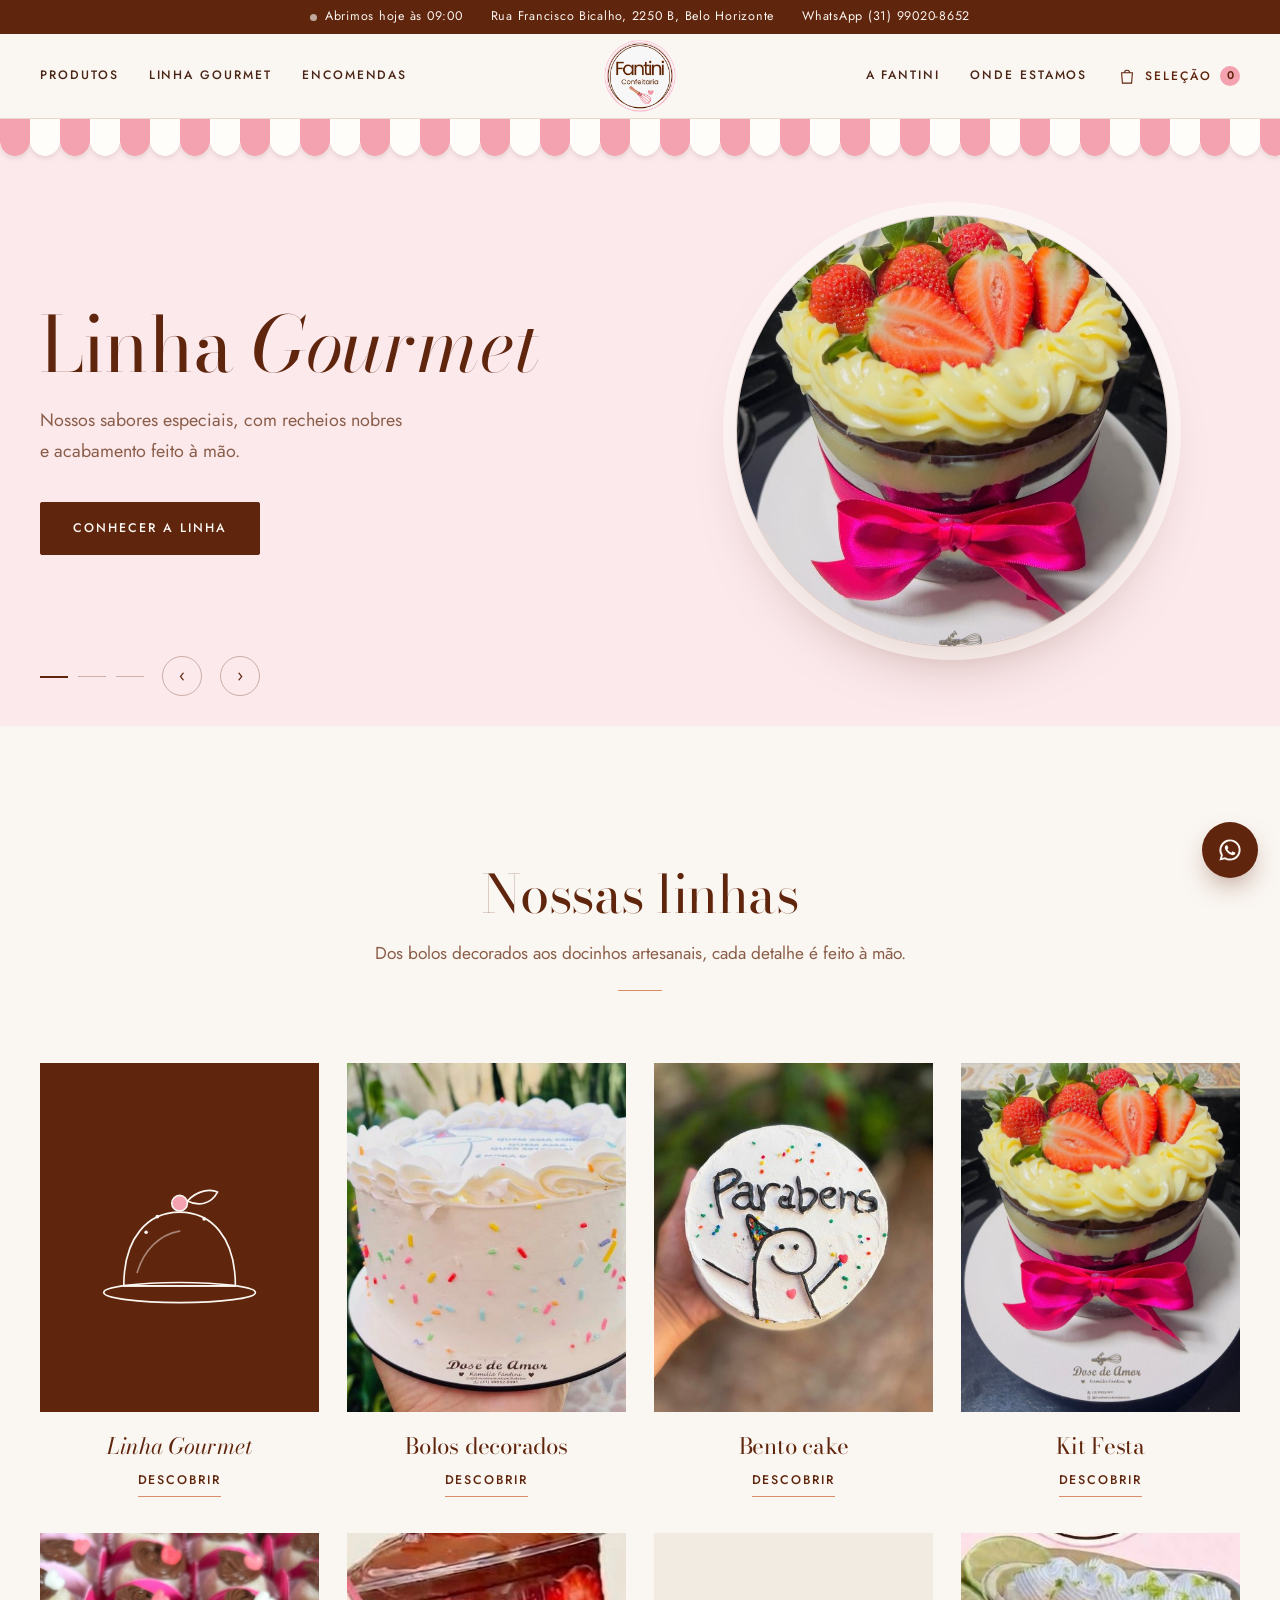
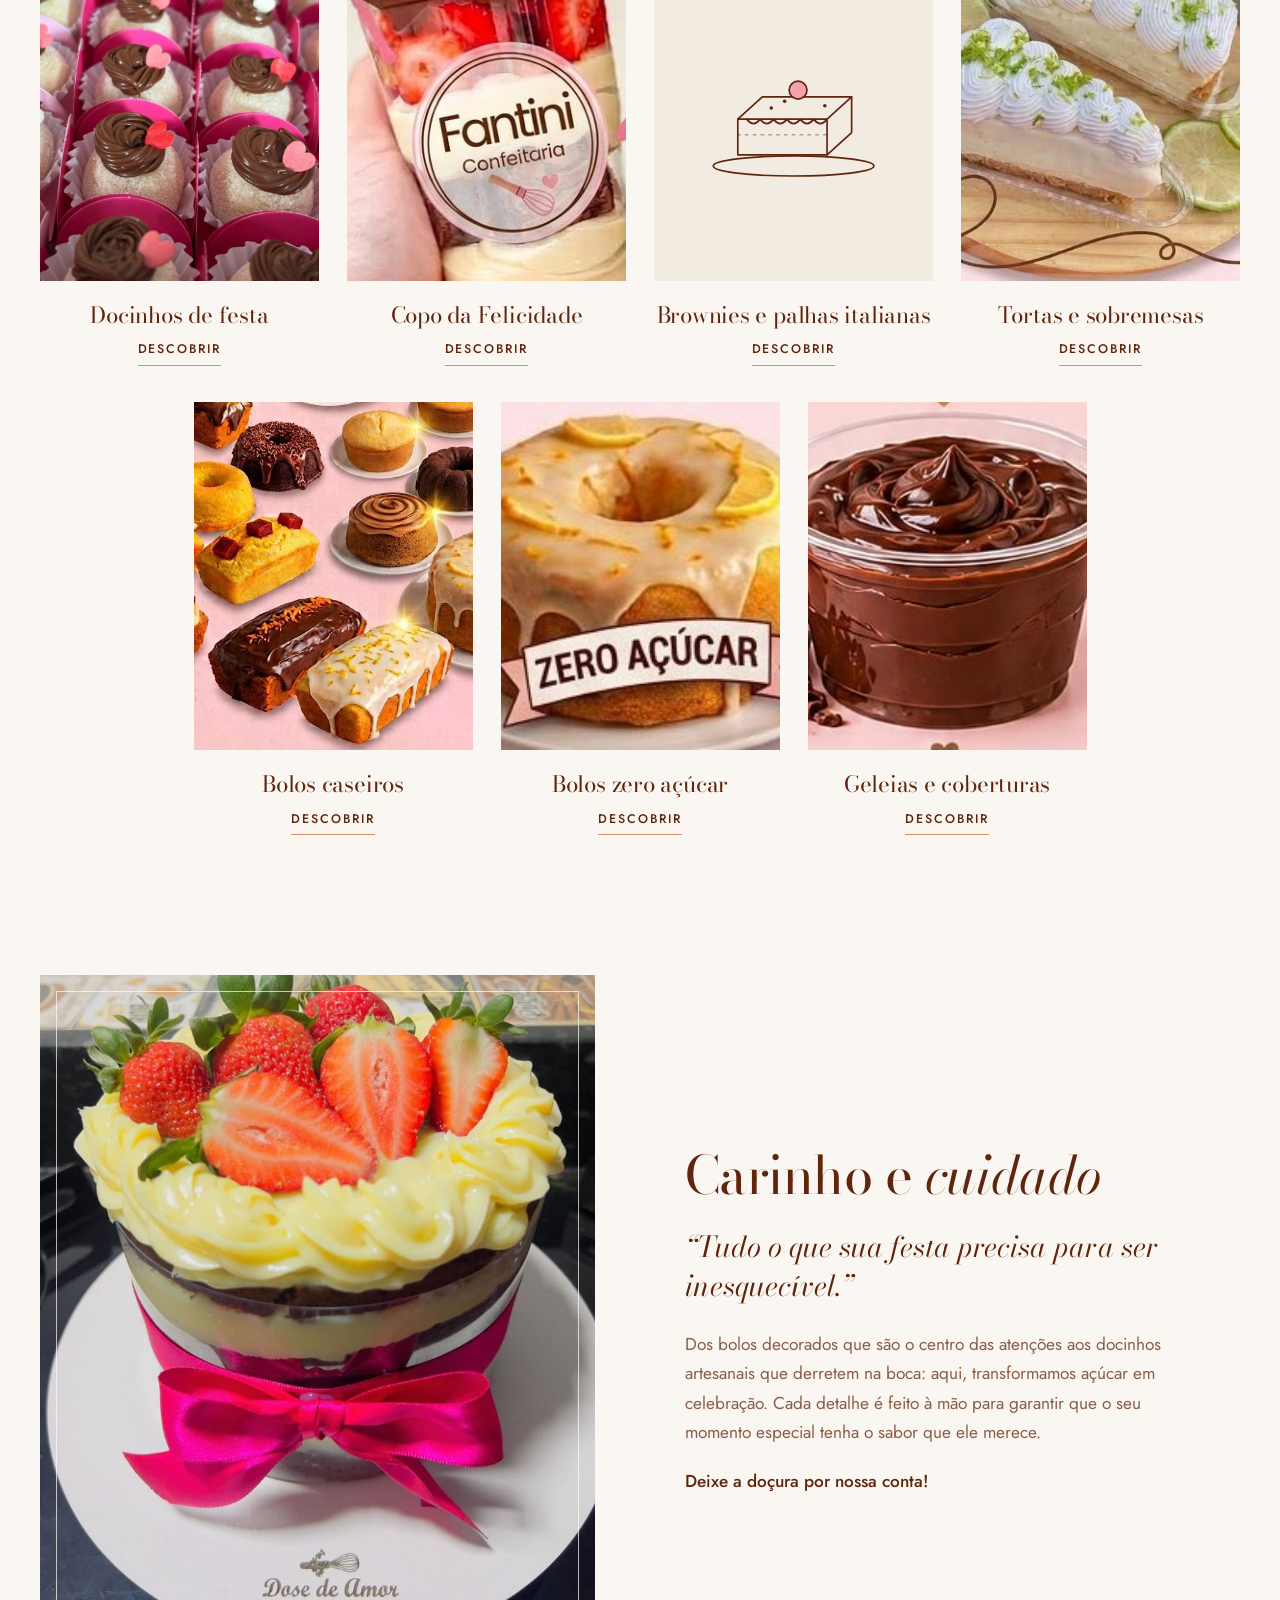
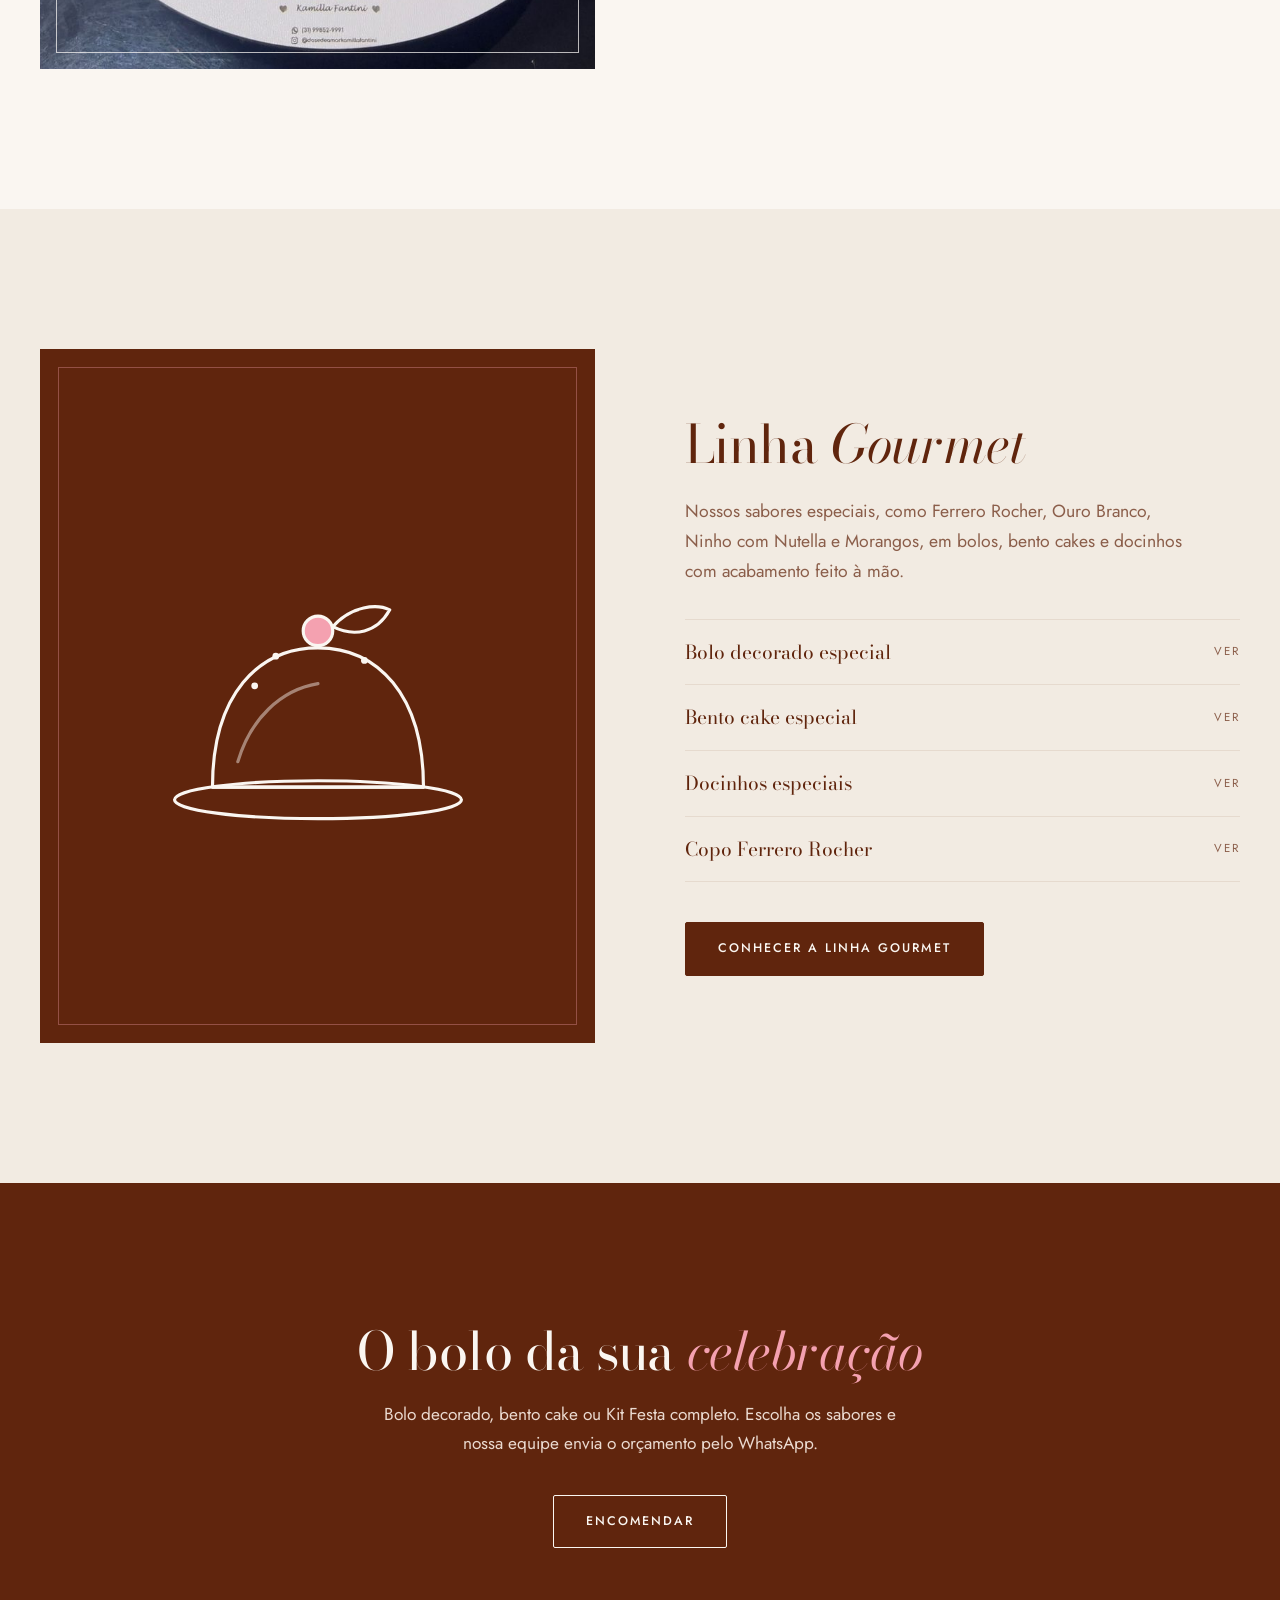
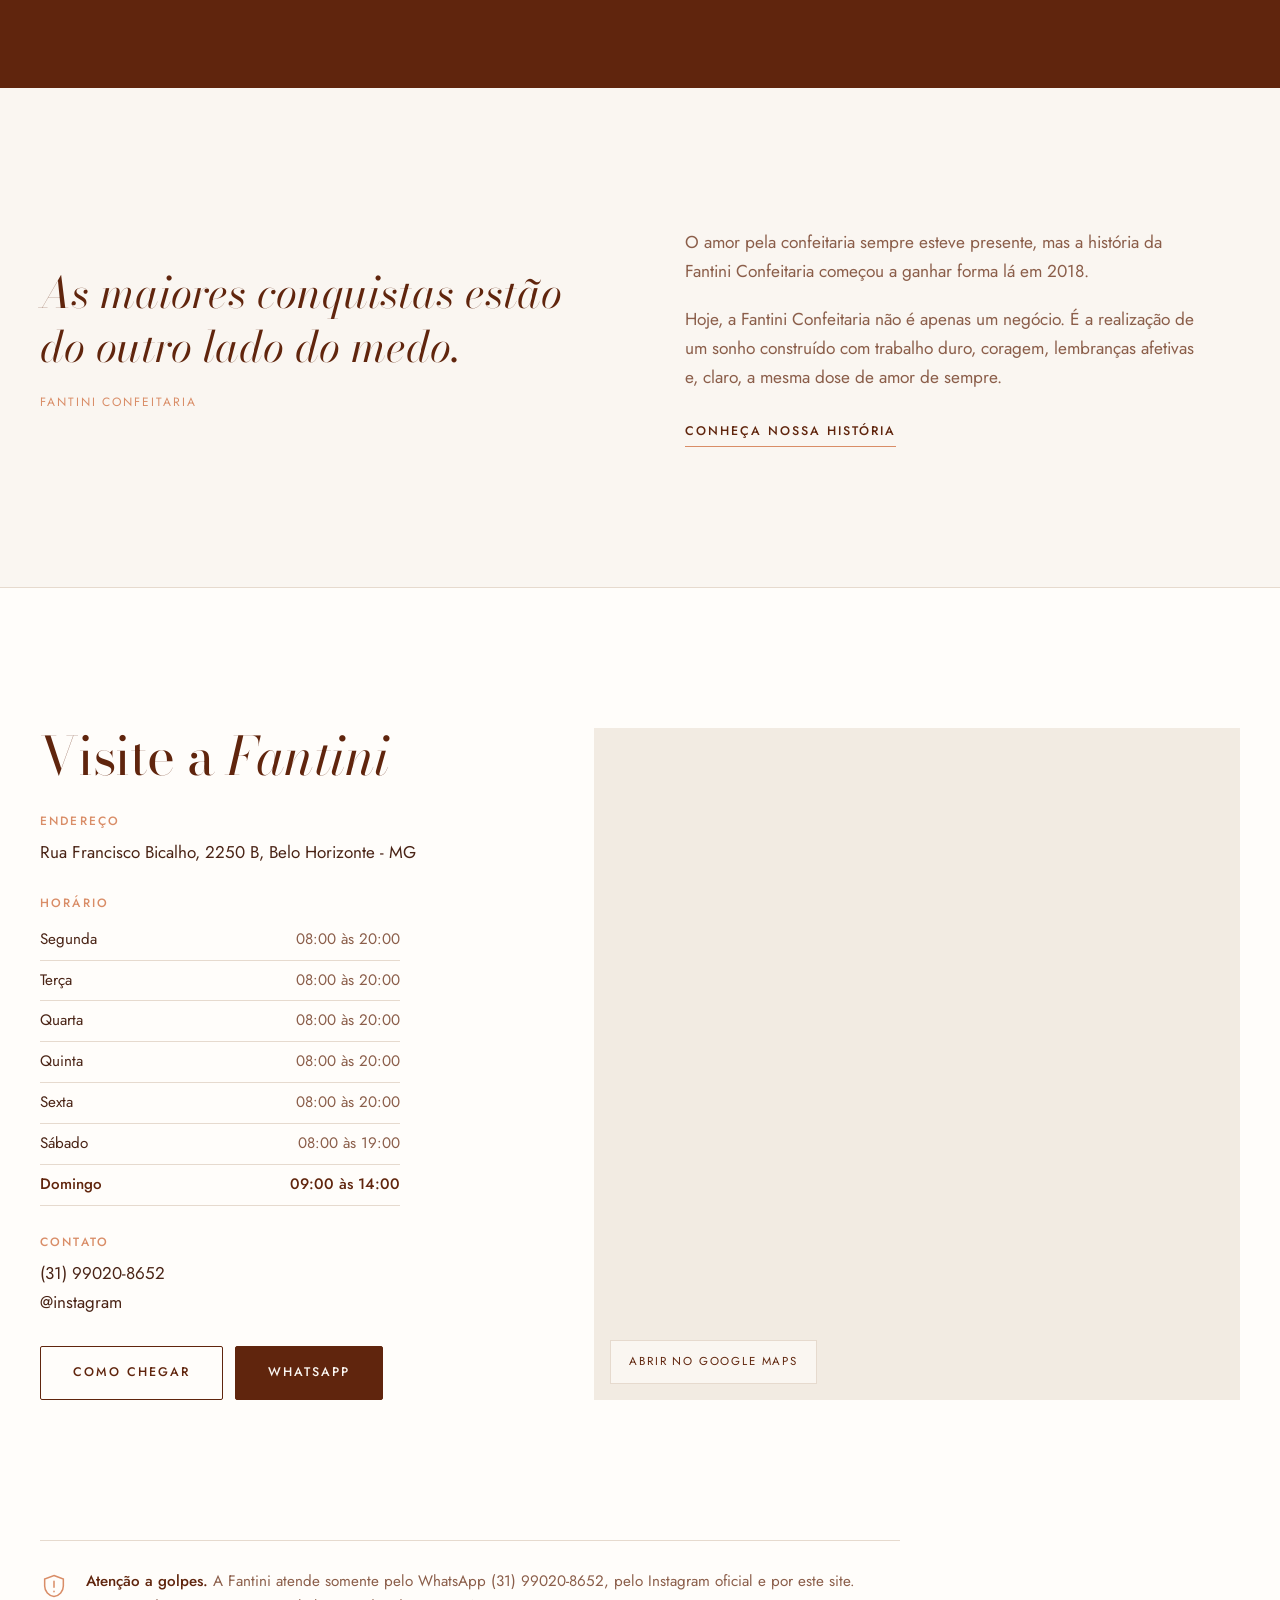
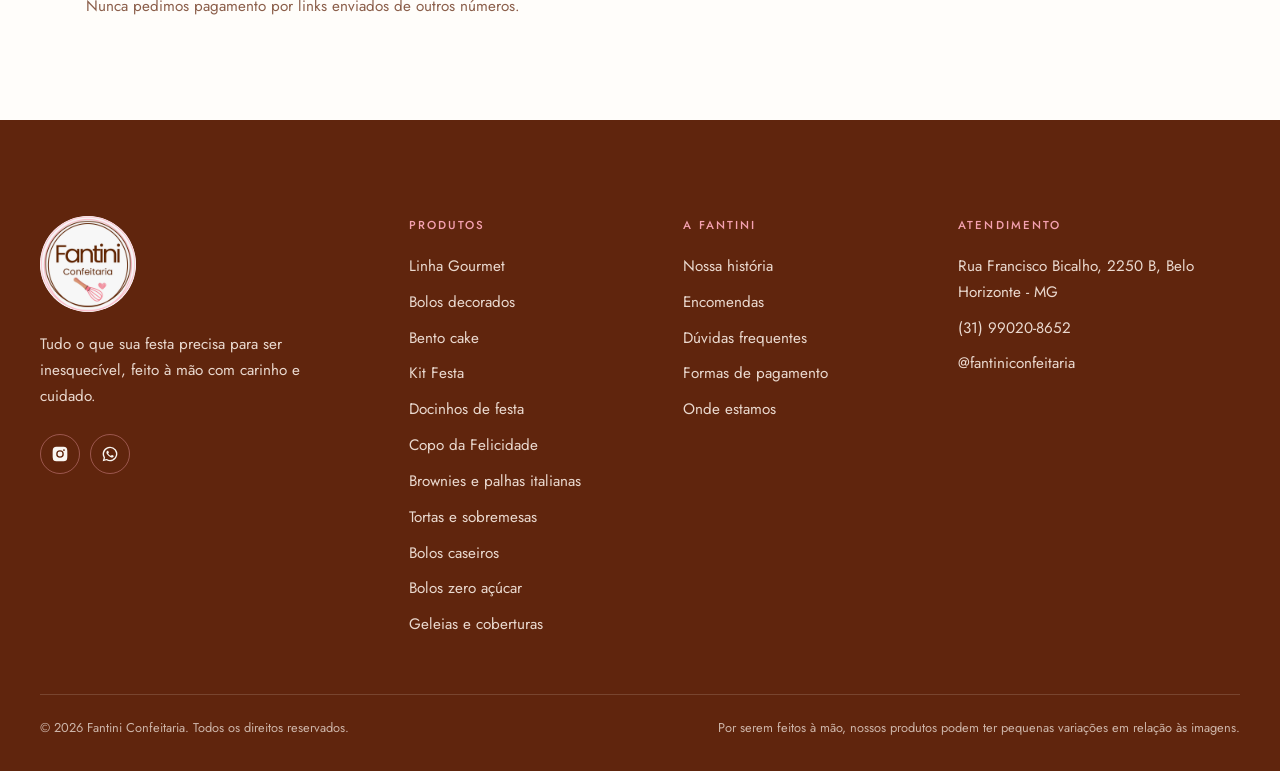
==== index.html @ 8c620f14 "Add files via upload" ====
<!DOCTYPE html>
<html lang="pt-BR">
<head>
<meta charset="UTF-8">
<meta name="viewport" content="width=device-width, initial-scale=1, viewport-fit=cover">
<title>Fantini Confeitaria | Confeitaria artesanal em Belo Horizonte</title>
<meta name="description" content="Fantini Confeitaria: Linha Gourmet, bolos decorados, bento cake, Kit Festa e docinhos de festa em Belo Horizonte.">
<meta name="theme-color" content="#FAF6F1">
<meta property="og:title" content="Fantini Confeitaria | Confeitaria artesanal em Belo Horizonte">
<meta property="og:description" content="Fantini Confeitaria: Linha Gourmet, bolos decorados, bento cake, Kit Festa e docinhos de festa em Belo Horizonte.">
<meta property="og:locale" content="pt_BR">
<link rel="icon" type="image/png" href="img/favicon.png">
<link rel="apple-touch-icon" href="img/apple-touch-icon.png">
<link rel="preconnect" href="https://fonts.googleapis.com">
<link rel="preconnect" href="https://fonts.gstatic.com" crossorigin>
<link href="https://fonts.googleapis.com/css2?family=Bodoni+Moda:ital,opsz,wght@0,6..96,400;0,6..96,500;1,6..96,400;1,6..96,500&family=Jost:wght@300;400;500&display=swap" rel="stylesheet">
<link rel="stylesheet" href="assets/estilo.css">
</head>
<body data-pagina="inicio">
<div id="topo-site"></div>
<main>
  <!-- Banners: edite em assets/dados.js (BANNERS) -->
  <section class="banners" id="banners" aria-roledescription="carrossel" aria-label="Destaques">
    <div class="banners-trilho" id="bannersTrilho" aria-live="polite"></div>
    <div class="banner-controles"><div class="container">
      <div class="banner-pontos" id="bannerPontos" role="group" aria-label="Escolher destaque"></div>
      <button class="banner-seta" id="bannerAnterior" aria-label="Destaque anterior">‹</button>
      <button class="banner-seta" id="bannerProximo" aria-label="Próximo destaque">›</button>
    </div></div>
  </section>

  <section class="secao" id="linhas">
    <div class="container">
      <div class="secao-topo">
        <h2>Nossas linhas</h2>
        <p>Dos bolos decorados aos docinhos artesanais, cada detalhe é feito à mão.</p>
        <span class="ornamento"></span>
      </div>
      <div class="grade-linhas" id="gradeLinhas"></div>
    </div>
  </section>

  <section class="secao" style="padding-top:0">
    <div class="container carinho-grade">
      <div class="carinho-foto"><img src="img/bolo-morangos.jpg" alt="Bolo decorado com morangos e laço rosa" loading="lazy"></div>
      <div class="carinho-texto">
        <h2>Carinho e <em>cuidado</em></h2>
        <p class="frase">“Tudo o que sua festa precisa para ser inesquecível.”</p>
        <p>Dos bolos decorados que são o centro das atenções aos docinhos artesanais que derretem na boca: aqui, transformamos açúcar em celebração. Cada detalhe é feito à mão para garantir que o seu momento especial tenha o sabor que ele merece.</p>
        <p class="assinatura">Deixe a doçura por nossa conta!</p>
      </div>
    </div>
  </section>

  <section class="secao gourmet-destaque">
    <div class="container gourmet-grade">
      <div class="gourmet-arte" id="gourmetArte"></div>
      <div class="gourmet-texto">
        <h2>Linha <em>Gourmet</em></h2>
        <p>Nossos sabores especiais, como Ferrero Rocher, Ouro Branco, Ninho com Nutella e Morangos, em bolos, bento cakes e docinhos com acabamento feito à mão.</p>
        <ul class="gourmet-lista" id="gourmetLista"></ul>
        <a class="btn btn-escuro" href="produtos.html?categoria=gourmet">Conhecer a Linha Gourmet</a>
      </div>
    </div>
  </section>

  <section class="secao faixa-encomenda">
    <div class="container">
      <h2>O bolo da sua <em>celebração</em></h2>
      <p>Bolo decorado, bento cake ou Kit Festa completo. Escolha os sabores e nossa equipe envia o orçamento pelo WhatsApp.</p>
      <a class="btn btn-claro" href="encomendas.html">Encomendar</a>
    </div>
  </section>

  <section class="secao">
    <div class="container historia-grade">
      <blockquote class="citacao">
        As maiores conquistas estão do outro lado do medo.
        <footer>Fantini Confeitaria</footer>
      </blockquote>
      <div class="historia-texto">
        <p>O amor pela confeitaria sempre esteve presente, mas a história da Fantini Confeitaria começou a ganhar forma lá em 2018.</p>
        <p>Hoje, a Fantini Confeitaria não é apenas um negócio. É a realização de um sonho construído com trabalho duro, coragem, lembranças afetivas e, claro, a mesma dose de amor de sempre.</p>
        <a class="link-fino" href="sobre.html">Conheça nossa história</a>
      </div>
    </div>
  </section>

  <section class="secao gourmet-destaque" id="secaoDepoimentos" hidden>
    <div class="container">
      <div class="secao-topo"><h2>O que dizem <em>nossos clientes</em></h2><span class="ornamento"></span></div>
      <!-- Depoimentos: edite em assets/dados.js (DEPOIMENTOS) -->
      <div class="depoimentos" id="depoimentos"></div>
    </div>
  </section>

  <section class="secao visite" id="visite">
    <div class="container visite-grade">
      <div>
        <h2>Visite a <em>Fantini</em></h2>
        <div class="info-bloco"><h3>Endereço</h3><p class="info-endereco"></p></div>
        <div class="info-bloco"><h3>Horário</h3><table class="horarios" id="tabelaHorarios"></table></div>
        <div class="info-bloco"><h3>Contato</h3><p><a class="info-telefone"></a></p><p><a class="link-insta" target="_blank" rel="noopener">@instagram</a></p></div>
        <div class="botoes-visite">
          <a class="btn link-rota" target="_blank" rel="noopener">Como chegar</a>
          <a class="btn btn-escuro link-whats" target="_blank" rel="noopener">WhatsApp</a>
        </div>
      </div>
      <div class="mapa" id="mapa"></div>
    </div>
  </section>

  <section class="aviso-seguranca">
    <div class="container">
      <div class="aviso-caixa">
        <svg viewBox="0 0 24 24" fill="none" stroke="currentColor" stroke-width="1.3" aria-hidden="true"><path d="M12 3l8 3v6c0 4.5-3.4 8.3-8 9-4.6-.7-8-4.5-8-9V6l8-3z"/><path d="M12 8v5M12 16.5v.5" stroke-linecap="round"/></svg>
        <!-- Ajuste este texto conforme a política da loja -->
        <p><strong>Atenção a golpes.</strong> A Fantini atende somente pelo WhatsApp <span class="info-whats-numero"></span>, pelo Instagram oficial e por este site. Nunca pedimos pagamento por links enviados de outros números.</p>
      </div>
    </div>
  </section>
</main>

<div id="rodape-site"></div>
<script src="assets/dados.js"></script>
<script src="assets/site.js"></script>
</body>
</html>
---- assets/estilo.css ----
/* =========================================================
   FANTINI CONFEITARIA — ESTILO
   Paleta: off-white (principal), terroso e rosa claro
   ========================================================= */
:root{
  --offwhite:#FAF6F1;      /* fundo principal */
  --areia:#F2EBE2;         /* off-white mais quente, para seções */
  --branco:#FFFDFA;
  --terroso:#60250D;       /* marrom chocolate: marca, títulos, botões */
  --terroso-2:#7A4630;     /* hover */
  --terroso-suave:#8B5E4A; /* textos de apoio */
  --caramelo:#D98D67;      /* detalhes finos */
  --rosa:#F4A1B0;          /* rosa claro da paleta */
  --blush:#FBE9EC;         /* rosa bem claro, para fundos */
  --texto:#4A2416;
  --linha:#E6DACE;
  --serif:"Bodoni Moda", "Didot", "Bodoni 72", Georgia, serif;
  --sans:"Jost", "Futura", "Segoe UI", system-ui, -apple-system, Arial, sans-serif;
  color-scheme:light;
}

*,*::before,*::after{box-sizing:border-box}
html{scroll-behavior:smooth;scroll-padding-top:calc(90px + env(safe-area-inset-top,0px))}
@media (prefers-reduced-motion: reduce){html{scroll-behavior:auto}*{transition:none!important;animation:none!important}}
body{
  margin:0;background:var(--offwhite);color:var(--texto);
  font-family:var(--sans);font-size:17px;line-height:1.7;font-weight:400;
  -webkit-font-smoothing:antialiased;padding-bottom:env(safe-area-inset-bottom,0px);
}
img{max-width:100%;display:block}
a{color:inherit}
button,input,select,textarea{font:inherit;color:inherit}
:focus-visible{outline:2px solid var(--caramelo);outline-offset:3px}
[hidden]{display:none!important}
.container{width:min(1200px,100% - 48px);margin-inline:auto}
.sr-only{position:absolute;width:1px;height:1px;overflow:hidden;clip:rect(0 0 0 0);white-space:nowrap}

h1,h2,h3{font-family:var(--serif);font-weight:400;line-height:1.08;margin:0;color:var(--terroso);letter-spacing:-.01em}
h1{font-size:clamp(2.6rem,6vw,4.6rem)}
h2{font-size:clamp(2.1rem,4.4vw,3.3rem)}
h3{font-size:1.45rem}
h1 em,h2 em{font-style:italic}
p{margin:0}

.secao{padding:clamp(80px,11vw,140px) 0}
.secao-topo{max-width:620px;margin:0 auto clamp(44px,6vw,72px);text-align:center}
.secao-topo p{color:var(--terroso-suave);margin-top:16px;font-size:1.08rem}
.ornamento{display:block;width:44px;height:1px;background:var(--caramelo);margin:22px auto 0}

/* Botões: discretos e elegantes */
.btn{
  display:inline-flex;align-items:center;justify-content:center;gap:10px;
  padding:15px 32px;min-height:50px;border:1px solid var(--terroso);border-radius:2px;
  font-size:.78rem;font-weight:500;letter-spacing:.16em;text-transform:uppercase;
  text-decoration:none;cursor:pointer;transition:background .25s,color .25s,border-color .25s;
  background:transparent;color:var(--terroso);
}
.btn:hover{background:var(--terroso);color:var(--offwhite)}
.btn-escuro{background:var(--terroso);color:var(--offwhite)}
.btn-escuro:hover{background:var(--terroso-2);border-color:var(--terroso-2)}
.btn-claro{border-color:var(--offwhite);color:var(--offwhite)}
.btn-claro:hover{background:var(--offwhite);color:var(--terroso)}
.btn[disabled]{opacity:.45;cursor:not-allowed}
.btn.carregando{opacity:.7;pointer-events:none}
.btn svg{width:18px;height:18px;fill:currentColor}
.link-fino{
  font-size:.78rem;letter-spacing:.16em;text-transform:uppercase;font-weight:500;text-decoration:none;
  color:var(--terroso);border-bottom:1px solid var(--caramelo);padding-bottom:4px;transition:border-color .25s
}
.link-fino:hover{border-color:var(--terroso)}

/* =========================================================
   BARRA DO TOPO E CABEÇALHO
   ========================================================= */
.barra-topo{background:var(--terroso);color:var(--offwhite);font-size:.78rem;letter-spacing:.06em;padding-top:env(safe-area-inset-top,0px)}
.barra-topo .container{display:flex;align-items:center;justify-content:center;gap:28px;min-height:34px;flex-wrap:wrap}
.barra-topo a{color:var(--offwhite);text-decoration:none}
.barra-topo a:hover{color:var(--rosa)}
.status{display:inline-flex;align-items:center;gap:8px}
.status .bolinha{width:7px;height:7px;border-radius:50%;background:#BFA89C}
.status.aberto .bolinha{background:var(--rosa)}
@media (max-width: 760px){.barra-endereco{display:none}}
@media (max-width: 480px){.barra-topo .barra-whats{display:none}}

.topo{
  position:sticky;top:0;z-index:50;background:color-mix(in srgb,var(--offwhite) 94%,transparent);
  backdrop-filter:blur(10px);-webkit-backdrop-filter:blur(10px);border-bottom:1px solid var(--linha);
}
.topo .container{display:grid;grid-template-columns:1fr auto 1fr;align-items:center;height:84px;gap:20px}
.menu{display:flex;gap:30px;align-items:center}
.menu a{
  text-decoration:none;font-size:.76rem;letter-spacing:.16em;text-transform:uppercase;font-weight:500;
  padding:6px 0;border-bottom:1px solid transparent;transition:border-color .25s;white-space:nowrap
}
.menu a:hover,.menu a[aria-current="page"]{border-color:var(--caramelo)}
.topo-esquerda{display:flex;align-items:center}
.topo-direita{display:flex;align-items:center;justify-content:flex-end;gap:30px}
.marca{text-decoration:none;display:flex;flex-direction:column;align-items:center;line-height:1}
.marca img{width:72px;height:72px;display:block}
.marca-rodape img{width:96px;height:96px;background:var(--offwhite);border-radius:50%}
.marca strong{font-family:var(--serif);font-style:italic;font-weight:500;font-size:2.3rem;color:var(--terroso);letter-spacing:-.01em}
.marca span{font-size:.6rem;letter-spacing:.5em;text-transform:uppercase;color:var(--terroso-suave);margin-top:6px;padding-left:.5em}
.btn-selecao{
  display:inline-flex;align-items:center;gap:8px;background:none;border:0;cursor:pointer;padding:8px 0;
  font-size:.76rem;letter-spacing:.16em;text-transform:uppercase;font-weight:500;color:var(--terroso)
}
.btn-selecao svg{width:20px;height:20px}
.contador{
  min-width:20px;height:20px;border-radius:999px;background:var(--rosa);color:var(--terroso);
  font-size:.7rem;font-weight:600;letter-spacing:0;display:inline-grid;place-items:center;padding:0 6px
}
.btn-menu{display:none;background:none;border:0;padding:10px 0;cursor:pointer;justify-self:start}
.btn-menu span{display:block;width:24px;height:1.5px;background:var(--terroso);margin:6px 0}
.menu-celular{display:none}

@media (max-width: 980px){
  .topo .container{height:72px}
  .menu{display:none}
  .btn-menu{display:block}
  .marca img{width:56px;height:56px}
  .btn-selecao .texto{display:none}
  .menu-celular{
    position:absolute;top:100%;left:0;right:0;background:var(--offwhite);border-bottom:1px solid var(--linha);
    padding:12px 24px 28px;flex-direction:column;
  }
  .menu-celular.aberto{display:flex}
  .menu-celular a{padding:16px 0;border-bottom:1px solid var(--linha);text-decoration:none;font-family:var(--serif);font-size:1.4rem;color:var(--terroso)}
}

/* =========================================================
   BANDEIRINHAS
   ========================================================= */
.tenda{
  height:22px;position:relative;z-index:3;
  background:repeating-linear-gradient(90deg,var(--rosa) 0 30px,var(--branco) 30px 60px);
}
.tenda::after{
  content:"";position:absolute;left:0;right:0;top:100%;height:15px;
  background:
    radial-gradient(circle at 15px 0,var(--rosa) 14.5px,transparent 15px),
    radial-gradient(circle at 45px 0,var(--branco) 14.5px,transparent 15px);
  background-size:60px 15px;background-repeat:repeat-x;
  filter:drop-shadow(0 3px 2px rgba(96,37,13,.1));
}

/* =========================================================
   BANNERS
   ========================================================= */
.banners{position:relative;overflow:hidden;margin-top:-15px}
.banners-trilho{display:flex;transition:transform .8s cubic-bezier(.65,0,.25,1)}
.banner{flex:0 0 100%;min-height:clamp(480px,46vw,620px);display:flex;align-items:center;position:relative;text-decoration:none;color:inherit}
.banner-conteudo{display:grid;grid-template-columns:1fr 1fr;gap:48px;align-items:center;padding:90px 0 80px}
.banner h2{font-size:clamp(2.8rem,6vw,5rem);line-height:1}
.banner p{font-size:1.12rem;margin:22px 0 36px;max-width:34ch;color:var(--terroso-suave)}
.banner-arte{position:relative;display:grid;place-items:center}
.banner-arte .moldura{
  width:min(100%,430px);aspect-ratio:1;border-radius:50%;display:grid;place-items:center;
  border:1px solid rgba(96,37,13,.18);background:rgba(255,253,250,.55);position:relative
}
.banner-arte .moldura::after{content:"";position:absolute;inset:16px;border-radius:50%;border:1px solid rgba(96,37,13,.08)}
.banner-arte svg{width:76%;height:auto}
.banner.tema-blush{background:var(--blush)}
.banner.tema-areia{background:var(--areia)}
.banner.tema-terroso{background:var(--terroso)}
.banner.tema-terroso h2{color:var(--offwhite)}
.banner.tema-terroso h2 em{color:var(--rosa)}
.banner.tema-terroso p{color:#EAD9CF}
.banner.tema-terroso .moldura{background:rgba(255,255,255,.04);border-color:rgba(244,161,176,.35)}
.banner.tema-terroso .moldura::after{border-color:rgba(244,161,176,.15)}
.banner-imagem picture,.banner-imagem img{position:absolute;inset:0;width:100%;height:100%;object-fit:cover}
.banner-controles{position:absolute;left:0;right:0;bottom:30px;z-index:4}
.banner-controles .container{display:flex;align-items:center;gap:18px}
.banner-pontos{display:flex;gap:10px}
.banner-pontos button{width:28px;height:14px;border:0;padding:0;background:none;cursor:pointer;position:relative}
.banner-pontos button::before{content:"";position:absolute;left:0;right:0;top:50%;height:1px;background:rgba(96,37,13,.3);transition:background .3s,height .3s}
.banner-pontos button[aria-current="true"]::before{background:var(--terroso);height:2px}
.banners.escuro .banner-pontos button::before{background:rgba(250,246,241,.35)}
.banners.escuro .banner-pontos button[aria-current="true"]::before{background:var(--offwhite)}
.banner-seta{width:40px;height:40px;border-radius:50%;border:1px solid rgba(96,37,13,.3);background:transparent;color:var(--terroso);cursor:pointer;font-size:1.1rem;display:grid;place-items:center}
.banners.escuro .banner-seta{border-color:rgba(250,246,241,.4);color:var(--offwhite)}
.banner-seta:hover{background:rgba(96,37,13,.06)}
@media (max-width: 860px){
  .banner{min-height:auto}
  .banner-conteudo{grid-template-columns:1fr;gap:16px;padding:64px 0 96px;text-align:center}
  .banner p{margin-inline:auto}
  .banner-arte{order:-1}
  .banner-arte .moldura{width:min(64%,260px)}
  .banner-controles .container{justify-content:center}
  .banner-seta{display:none}
}

/* =========================================================
   LINHAS (categorias)
   ========================================================= */
.grade-linhas{display:grid;grid-template-columns:repeat(3,1fr);gap:clamp(18px,3vw,36px) clamp(16px,2.4vw,28px)}
.linha-card{text-decoration:none;display:block;text-align:center}
.linha-imagem{aspect-ratio:4/5;overflow:hidden;position:relative;display:grid;place-items:center}
.linha-imagem img{position:absolute;inset:0;width:100%;height:100%;object-fit:cover;transition:transform .8s}
.linha-imagem svg{width:80%;height:auto;transition:transform .8s}
.linha-card:hover .linha-imagem img,.linha-card:hover .linha-imagem svg{transform:scale(1.04)}
.fundo-blush{background:var(--blush)}
.fundo-areia{background:var(--areia)}
.fundo-terroso{background:var(--terroso)}
.linha-card h3{margin-top:22px;font-size:1.65rem}
.linha-card .link-fino{display:inline-block;margin-top:12px}
.linha-card.especial h3{font-style:italic}
@media (max-width: 860px){
  .grade-linhas{grid-template-columns:repeat(2,1fr)}
  .linha-card h3{font-size:1.25rem;margin-top:14px}
  .linha-card .link-fino{font-size:.66rem;letter-spacing:.12em}
}

/* Destaque da Linha Gourmet */
.gourmet-destaque{background:var(--areia)}
.gourmet-grade{display:grid;grid-template-columns:1fr 1fr;gap:clamp(40px,7vw,100px);align-items:center}
.gourmet-arte{aspect-ratio:4/5;background:var(--terroso);display:grid;place-items:center;position:relative;overflow:hidden}
.gourmet-arte img{position:absolute;inset:0;width:100%;height:100%;object-fit:cover}
.gourmet-arte svg{width:76%}
.gourmet-arte::after{content:"";position:absolute;inset:18px;border:1px solid rgba(244,161,176,.35);pointer-events:none}
.gourmet-texto p{color:var(--terroso-suave);font-size:1.1rem;margin:24px 0 0;max-width:46ch}
.gourmet-lista{list-style:none;padding:0;margin:32px 0 40px;border-top:1px solid var(--linha)}
.gourmet-lista li{padding:16px 0;border-bottom:1px solid var(--linha);display:flex;justify-content:space-between;gap:16px;font-family:var(--serif);font-size:1.2rem;color:var(--terroso)}
.gourmet-lista li a{text-decoration:none}
.gourmet-lista li span{font-family:var(--sans);font-size:.72rem;letter-spacing:.16em;text-transform:uppercase;color:var(--terroso-suave);align-self:center}
@media (max-width: 860px){.gourmet-grade{grid-template-columns:1fr}.gourmet-arte{max-width:480px;width:100%;margin:0 auto}}

/* Faixa de encomendas */
.faixa-encomenda{background:var(--terroso);color:var(--offwhite);text-align:center}
.faixa-encomenda h2{color:var(--offwhite)}
.faixa-encomenda h2 em{color:var(--rosa)}
.faixa-encomenda p{color:#EAD9CF;max-width:52ch;margin:20px auto 36px;font-size:1.08rem}

/* História (resumo na inicial) */
.historia-grade{display:grid;grid-template-columns:1fr 1fr;gap:clamp(40px,7vw,100px);align-items:center}
.citacao{font-family:var(--serif);font-style:italic;font-size:clamp(1.8rem,3.4vw,2.7rem);line-height:1.25;color:var(--terroso);margin:0}
.citacao footer{font-family:var(--sans);font-style:normal;font-size:.75rem;letter-spacing:.16em;text-transform:uppercase;color:var(--caramelo);margin-top:22px}
.historia-texto p{color:var(--terroso-suave);font-size:1.08rem;margin-bottom:18px;max-width:52ch}
.historia-texto .link-fino{display:inline-block;margin-top:10px}
@media (max-width: 860px){.historia-grade{grid-template-columns:1fr}}

/* Depoimentos */
.depoimentos{display:grid;grid-template-columns:repeat(3,1fr);gap:clamp(28px,4vw,56px)}
.depoimento{margin:0;text-align:center}
.depoimento p{font-family:var(--serif);font-style:italic;font-size:1.25rem;line-height:1.5;color:var(--terroso)}
.depoimento span{display:block;margin-top:16px;font-size:.72rem;letter-spacing:.18em;text-transform:uppercase;color:var(--caramelo)}
@media (max-width: 860px){.depoimentos{grid-template-columns:1fr}}

/* Visite-nos */
.visite{background:var(--branco);border-top:1px solid var(--linha)}
.visite-grade{display:grid;grid-template-columns:.85fr 1.15fr;gap:clamp(36px,6vw,80px);align-items:stretch}
.info-bloco{margin-top:30px}
.info-bloco h3{font-size:.75rem;font-family:var(--sans);letter-spacing:.18em;text-transform:uppercase;color:var(--caramelo);margin-bottom:10px;font-weight:500}
.info-bloco p{color:var(--texto)}
.info-bloco a{text-decoration:none}
.horarios{width:100%;max-width:360px;border-collapse:collapse;font-size:.95rem}
.horarios td{padding:7px 0;border-bottom:1px solid var(--linha)}
.horarios td:last-child{text-align:right;color:var(--terroso-suave)}
.horarios tr.hoje td{color:var(--terroso);font-weight:500}
.botoes-visite{display:flex;gap:12px;flex-wrap:wrap;margin-top:30px}
.mapa{position:relative;min-height:420px;background:var(--areia);overflow:hidden}
.mapa iframe{position:absolute;inset:0;width:100%;height:100%;border:0;filter:grayscale(.35) sepia(.12)}
.mapa-abrir{
  position:absolute;left:16px;bottom:16px;z-index:2;background:var(--offwhite);color:var(--terroso);
  padding:11px 18px;font-size:.72rem;letter-spacing:.16em;text-transform:uppercase;text-decoration:none;border:1px solid var(--linha)
}
@media (max-width: 860px){.visite-grade{grid-template-columns:1fr}.mapa{min-height:320px}}

/* Aviso de segurança */
.aviso-seguranca{padding:0 0 clamp(64px,8vw,100px);background:var(--branco)}
.aviso-caixa{display:flex;gap:18px;align-items:flex-start;border-top:1px solid var(--linha);padding-top:28px;max-width:860px}
.aviso-caixa svg{width:28px;height:28px;flex:none;color:var(--caramelo);margin-top:3px}
.aviso-caixa strong{font-weight:500;color:var(--terroso)}
.aviso-caixa p{color:var(--terroso-suave);font-size:.95rem}

/* =========================================================
   PÁGINAS INTERNAS
   ========================================================= */
.cabecalho-pagina{background:var(--blush);padding:clamp(70px,9vw,110px) 0 clamp(56px,7vw,84px);text-align:center;margin-top:-15px}
.cabecalho-pagina.areia{background:var(--areia)}
.trilha{font-size:.72rem;letter-spacing:.16em;text-transform:uppercase;color:var(--terroso-suave);margin-bottom:22px}
.trilha a{text-decoration:none;color:var(--terroso-suave)}
.trilha a:hover{color:var(--terroso)}
.trilha .sep{margin:0 10px;color:var(--caramelo);font-style:normal}
.trilha .atual{color:var(--terroso)}
.cabecalho-pagina p{color:var(--terroso-suave);max-width:54ch;margin:20px auto 0;font-size:1.1rem}

.abas-linhas{display:flex;justify-content:center;gap:8px 28px;flex-wrap:wrap;padding:28px 0;border-bottom:1px solid var(--linha);background:var(--offwhite)}
.abas-linhas a{text-decoration:none;font-size:.74rem;letter-spacing:.16em;text-transform:uppercase;font-weight:500;color:var(--terroso-suave);padding:6px 0;border-bottom:1px solid transparent}
.abas-linhas a:hover{color:var(--terroso)}
.abas-linhas a[aria-current="page"]{color:var(--terroso);border-color:var(--terroso)}

/* Produtos */
.grade-produtos{display:grid;grid-template-columns:repeat(3,1fr);gap:clamp(36px,5vw,64px) clamp(18px,3vw,36px)}
.produto{display:flex;flex-direction:column;text-align:center}
.produto-imagem{aspect-ratio:4/5;display:grid;place-items:center;overflow:hidden;position:relative}
.produto-imagem img{position:absolute;inset:0;width:100%;height:100%;object-fit:cover;transition:transform .8s}
.produto-imagem svg{width:76%;transition:transform .8s}
.produto:hover .produto-imagem img,.produto:hover .produto-imagem svg{transform:scale(1.04)}
.produto h3{margin-top:22px;font-size:1.45rem}
.produto p{color:var(--terroso-suave);font-size:.98rem;margin:10px auto 22px;max-width:34ch;flex:1}
.produto-acoes{display:flex;flex-direction:column;align-items:center;gap:14px}
.produto-acoes .btn{padding:13px 24px;min-height:46px}
.vazio{text-align:center;color:var(--terroso-suave);grid-column:1/-1;padding:40px 0}
@media (max-width: 980px){.grade-produtos{grid-template-columns:repeat(2,1fr)}}
@media (max-width: 560px){
  .grade-produtos{grid-template-columns:1fr;max-width:420px;margin:0 auto}
}

.outras-linhas{background:var(--branco);border-top:1px solid var(--linha)}

/* =========================================================
   FORMULÁRIOS (encomendas e seleção)
   ========================================================= */
.encomenda-grade{display:grid;grid-template-columns:.8fr 1.2fr;gap:clamp(40px,7vw,96px);align-items:start}
.passos{list-style:none;padding:0;margin:34px 0 0;counter-reset:passo}
.passos li{counter-increment:passo;display:grid;grid-template-columns:48px 1fr;gap:16px;padding:20px 0;border-top:1px solid var(--linha)}
.passos li::before{content:counter(passo,decimal-leading-zero);font-family:var(--serif);font-size:1.5rem;color:var(--caramelo);line-height:1.2}
.passos strong{display:block;font-weight:500;color:var(--terroso)}
.passos span{color:var(--terroso-suave);font-size:.95rem}
.form-encomenda{background:var(--branco);border:1px solid var(--linha);padding:clamp(24px,4vw,48px)}
.campos{display:grid;grid-template-columns:1fr 1fr;gap:20px}
.campo{display:flex;flex-direction:column;gap:8px;min-width:0}
.campo.inteiro{grid-column:1/-1}
.campo label,.campo legend{font-size:.72rem;letter-spacing:.16em;text-transform:uppercase;font-weight:500;color:var(--terroso)}
.campo legend{margin-bottom:8px}
.campo .ajuda{font-size:.82rem;color:var(--terroso-suave);letter-spacing:0;text-transform:none}
.campo input,.campo select,.campo textarea{
  width:100%;border:0;border-bottom:1px solid var(--linha);background:transparent;padding:10px 0;min-height:44px;border-radius:0
}
.campo input:focus,.campo select:focus,.campo textarea:focus{outline:none;border-color:var(--terroso)}
.campo textarea{min-height:80px;resize:vertical}
fieldset.campo{border:0;padding:0;margin:0}
.opcoes{display:flex;flex-wrap:wrap;gap:8px}
.opcoes label{
  display:flex;align-items:center;gap:8px;border:1px solid var(--linha);padding:9px 14px;cursor:pointer;
  font-size:.92rem;letter-spacing:0;text-transform:none;font-weight:400;color:var(--texto);background:var(--offwhite)
}
.opcoes label:has(input:checked){border-color:var(--terroso);background:var(--blush)}
.opcoes input{accent-color:var(--terroso);width:auto;min-height:0;margin:0}
.form-rodape{display:flex;justify-content:space-between;align-items:center;gap:16px;flex-wrap:wrap;margin-top:32px;padding-top:24px;border-top:1px solid var(--linha)}
.form-rodape small{color:var(--terroso-suave);max-width:32ch}
.erro{color:#A3361F;font-size:.9rem;margin-top:14px;min-height:1.2em}
@media (max-width: 860px){.encomenda-grade{grid-template-columns:1fr}}
@media (max-width: 520px){.campos{grid-template-columns:1fr}}

/* Perguntas frequentes */
.faq{max-width:760px;margin:0 auto}
.faq details{border-bottom:1px solid var(--linha);padding:22px 0}
.faq summary{cursor:pointer;font-family:var(--serif);font-size:1.25rem;color:var(--terroso);list-style:none;display:flex;justify-content:space-between;gap:16px}
.faq summary::-webkit-details-marker{display:none}
.faq summary::after{content:"+";color:var(--caramelo);font-family:var(--sans);font-weight:300;font-size:1.4rem;line-height:1}
.faq details[open] summary::after{content:"−"}
.faq details p{color:var(--terroso-suave);margin-top:12px}

/* =========================================================
   NOSSA HISTÓRIA (página)
   ========================================================= */
.sobre-grade{display:grid;grid-template-columns:.75fr 1.25fr;gap:clamp(40px,7vw,100px);align-items:start}
.sobre-lateral{position:sticky;top:120px}
.linha-tempo{list-style:none;padding:0;margin:0 0 44px;border-left:1px solid var(--caramelo)}
.linha-tempo li{position:relative;padding:0 0 26px 26px}
.linha-tempo li:last-child{padding-bottom:0}
.linha-tempo li::before{content:"";position:absolute;left:-5px;top:12px;width:9px;height:9px;border-radius:50%;background:var(--offwhite);border:1px solid var(--terroso)}
.linha-tempo li:last-child::before{background:var(--rosa);border-color:var(--rosa)}
.linha-tempo strong{display:block;font-family:var(--serif);font-size:1.7rem;font-weight:400;color:var(--terroso);line-height:1.2}
.linha-tempo span{color:var(--terroso-suave);font-size:.95rem}
.sobre-texto p{color:var(--terroso-suave);margin-bottom:20px;font-size:1.1rem;max-width:62ch}
.sobre-texto p:first-child{font-family:var(--serif);font-size:clamp(1.45rem,2.6vw,1.9rem);line-height:1.4;color:var(--terroso)}
.sobre-texto .destaque-texto{font-family:var(--serif);font-style:italic;font-size:1.7rem;color:var(--terroso);margin:34px 0;padding-left:22px;border-left:1px solid var(--rosa)}
.sobre-texto .assinatura{color:var(--terroso);margin-top:34px}
@media (max-width: 860px){.sobre-grade{grid-template-columns:1fr}.sobre-lateral{position:static}}

/* =========================================================
   RODAPÉ
   ========================================================= */
.rodape{background:var(--terroso);color:var(--offwhite);padding:clamp(64px,8vw,96px) 0 calc(32px + env(safe-area-inset-bottom,0px))}
.rodape-grade{display:grid;grid-template-columns:1.4fr 1fr 1fr 1.2fr;gap:40px}
.rodape .marca{align-items:flex-start}
.rodape .marca strong{color:var(--offwhite)}
.rodape .marca span{color:var(--rosa);padding-left:0}
.rodape h4{font-size:.72rem;letter-spacing:.18em;text-transform:uppercase;font-weight:500;color:var(--rosa);margin:0 0 18px}
.rodape p,.rodape a,.rodape li{color:#EAD9CF;font-size:.95rem}
.rodape ul{list-style:none;margin:0;padding:0;display:grid;gap:10px}
.rodape a{text-decoration:none}
.rodape a:hover{color:var(--offwhite)}
.rodape-social{display:flex;gap:10px;margin-top:24px}
.rodape-social a{width:40px;height:40px;border:1px solid rgba(244,161,176,.4);border-radius:50%;display:grid;place-items:center}
.rodape-social a:hover{background:rgba(244,161,176,.15)}
.rodape-social svg{width:18px;height:18px;fill:var(--offwhite)}
.copy{border-top:1px solid rgba(250,246,241,.15);margin-top:56px;padding-top:22px;font-size:.8rem;color:#CDB5A9;display:flex;justify-content:space-between;gap:16px;flex-wrap:wrap}
@media (max-width: 960px){.rodape-grade{grid-template-columns:1fr 1fr}}
@media (max-width: 560px){.rodape-grade{grid-template-columns:1fr}}

/* WhatsApp flutuante */
.whats-flutuante{
  position:fixed;right:22px;bottom:calc(22px + env(safe-area-inset-bottom,0px));z-index:40;
  width:56px;height:56px;border-radius:50%;background:var(--terroso);display:grid;place-items:center;
  box-shadow:0 12px 28px -10px rgba(96,37,13,.6)
}
.whats-flutuante svg{width:26px;height:26px;fill:var(--offwhite)}

/* =========================================================
   SELEÇÃO (gaveta lateral)
   ========================================================= */
.fundo-escuro{position:fixed;inset:0;background:rgba(60,25,10,.35);z-index:80;opacity:0;pointer-events:none;transition:opacity .3s}
.fundo-escuro.ativo{opacity:1;pointer-events:auto}
.gaveta{
  position:fixed;top:0;right:0;bottom:0;width:min(460px,100%);z-index:90;background:var(--offwhite);
  display:flex;flex-direction:column;transform:translateX(100%);transition:transform .4s ease;
  padding-top:env(safe-area-inset-top,0px);padding-bottom:env(safe-area-inset-bottom,0px)
}
.gaveta.aberta{transform:none}
.gaveta-topo{display:flex;justify-content:space-between;align-items:center;padding:24px 28px;border-bottom:1px solid var(--linha)}
.gaveta-topo h2{font-size:1.9rem}
.fechar{background:none;border:0;font-size:1.8rem;line-height:1;cursor:pointer;padding:6px 10px;color:var(--terroso)}
.gaveta-corpo{flex:1;overflow-y:auto;padding:12px 28px 20px}
.item{display:grid;grid-template-columns:1fr auto;gap:4px 12px;align-items:center;padding:18px 0;border-bottom:1px solid var(--linha)}
.item-nome{font-family:var(--serif);font-size:1.15rem;color:var(--terroso)}
.item-linha{font-size:.72rem;letter-spacing:.14em;text-transform:uppercase;color:var(--terroso-suave)}
.qtd{display:flex;align-items:center;gap:4px;grid-row:span 2}
.qtd button{width:34px;height:34px;border:1px solid var(--linha);background:var(--branco);cursor:pointer;color:var(--terroso)}
.qtd span{min-width:28px;text-align:center}
.selecao-vazia{text-align:center;padding:56px 10px;color:var(--terroso-suave)}
.selecao-vazia p{margin-bottom:22px}
.gaveta-form{display:grid;gap:18px;margin-top:26px}
.gaveta-rodape{padding:20px 28px;border-top:1px solid var(--linha);background:var(--branco)}
.gaveta-rodape small{display:block;color:var(--terroso-suave);font-size:.85rem;margin-bottom:14px}
.gaveta-rodape .btn{width:100%}

/* Aviso rápido */
.aviso{
  position:fixed;left:50%;bottom:calc(96px + env(safe-area-inset-bottom,0px));z-index:100;
  transform:translate(-50%,16px);opacity:0;pointer-events:none;background:var(--terroso);color:var(--offwhite);
  padding:12px 22px;font-size:.88rem;transition:all .3s;width:max-content;max-width:calc(100% - 40px);text-align:center
}
.aviso.ativo{opacity:1;transform:translate(-50%,0)}

/* Janela de confirmação */
.resultado{position:fixed;inset:0;z-index:120;display:grid;place-items:center;padding:20px;background:rgba(60,25,10,.4)}
.resultado-caixa{background:var(--offwhite);padding:44px 34px;max-width:440px;width:100%;text-align:center}
.resultado-caixa h2{font-size:2rem;margin-bottom:12px}
.resultado-caixa p{color:var(--terroso-suave);margin-bottom:26px}
.resultado-caixa .btn{width:100%;margin-top:10px}

/* Foto redonda nos banners */
.banner-arte .moldura.com-foto{overflow:hidden;padding:0;border:0;box-shadow:0 0 0 1px rgba(96,37,13,.15),0 0 0 14px rgba(255,253,250,.55),0 30px 60px -30px rgba(96,37,13,.5)}
.banner-arte .moldura.com-foto::after{display:none}
.banner-arte .moldura.com-foto img{width:100%;height:100%;object-fit:cover}
.banner.tema-terroso .moldura.com-foto{box-shadow:0 0 0 1px rgba(244,161,176,.35),0 0 0 14px rgba(244,161,176,.12),0 30px 60px -30px rgba(0,0,0,.6)}

/* Sabores nos cartões de produto */
.sabores{margin:-8px auto 22px;max-width:36ch}
.sabores summary{
  cursor:pointer;list-style:none;font-size:.72rem;letter-spacing:.16em;text-transform:uppercase;font-weight:500;color:var(--terroso-suave)
}
.sabores summary::-webkit-details-marker{display:none}
.sabores summary::after{content:" +";color:var(--caramelo)}
.sabores[open] summary::after{content:" −"}
.sabores p{margin:10px 0 0;font-size:.92rem;color:var(--terroso-suave);line-height:1.8}
.produto > p{flex:0 0 auto}
.produto .produto-acoes{margin-top:auto}

/* Carinho e cuidado (página inicial) */
.carinho-grade{display:grid;grid-template-columns:1fr 1fr;gap:clamp(40px,7vw,100px);align-items:center}
.carinho-foto{aspect-ratio:4/5;overflow:hidden;position:relative}
.carinho-foto img{width:100%;height:100%;object-fit:cover}
.carinho-foto::after{content:"";position:absolute;inset:16px;border:1px solid rgba(255,253,250,.7);pointer-events:none}
.carinho-texto .frase{font-family:var(--serif);font-style:italic;font-size:clamp(1.4rem,2.4vw,1.8rem);color:var(--terroso);margin:24px 0;line-height:1.35}
.carinho-texto p{color:var(--terroso-suave);font-size:1.08rem;max-width:50ch}
.carinho-texto .assinatura{margin-top:20px;color:var(--terroso);font-weight:500}
@media (max-width: 860px){.carinho-grade{grid-template-columns:1fr}.carinho-foto{max-width:460px;width:100%;margin:0 auto}}

/* Formulário de encomenda: grupos de sabores */
.grupo-titulo{font-size:.78rem;color:var(--terroso-suave);margin:4px 0 8px;letter-spacing:.04em}
.nota{font-size:.88rem;color:var(--terroso-suave);background:var(--blush);padding:12px 16px;margin-top:4px}
.tipos label{padding:12px 18px;font-size:.98rem}

/* Todas as linhas: 4 por fileira, última fileira centralizada */
.grade-linhas.todas{display:flex;flex-wrap:wrap;justify-content:center}
.grade-linhas.todas .linha-card{flex:0 0 calc(25% - 21px)}
.grade-linhas.todas .linha-card h3{font-size:1.4rem}
@media (max-width: 1100px){.grade-linhas.todas .linha-card{flex-basis:calc(33.333% - 19px)}}
@media (max-width: 860px){.grade-linhas.todas .linha-card{flex-basis:calc(50% - 8px)}.grade-linhas.todas .linha-card h3{font-size:1.15rem}}

/* Produtos sempre centralizados, mesmo quando a linha tem poucos itens */
.grade-produtos{grid-template-columns:repeat(auto-fit,minmax(260px,360px));justify-content:center}
@media (max-width: 560px){.grade-produtos{grid-template-columns:1fr}}

/* Escolhas (sabor, tamanho) */
.escolhas{display:flex;gap:12px;justify-content:center;flex-wrap:wrap;margin:-6px 0 20px}
.escolhas label{display:flex;flex-direction:column;align-items:flex-start;gap:4px;min-width:120px}
.escolhas span{font-size:.68rem;letter-spacing:.16em;text-transform:uppercase;color:var(--terroso-suave);font-weight:500}
.escolhas select{width:100%;border:0;border-bottom:1px solid var(--linha);background:transparent;padding:6px 0;font-size:.95rem;color:var(--terroso)}
.escolhas select:focus{outline:none;border-color:var(--terroso)}
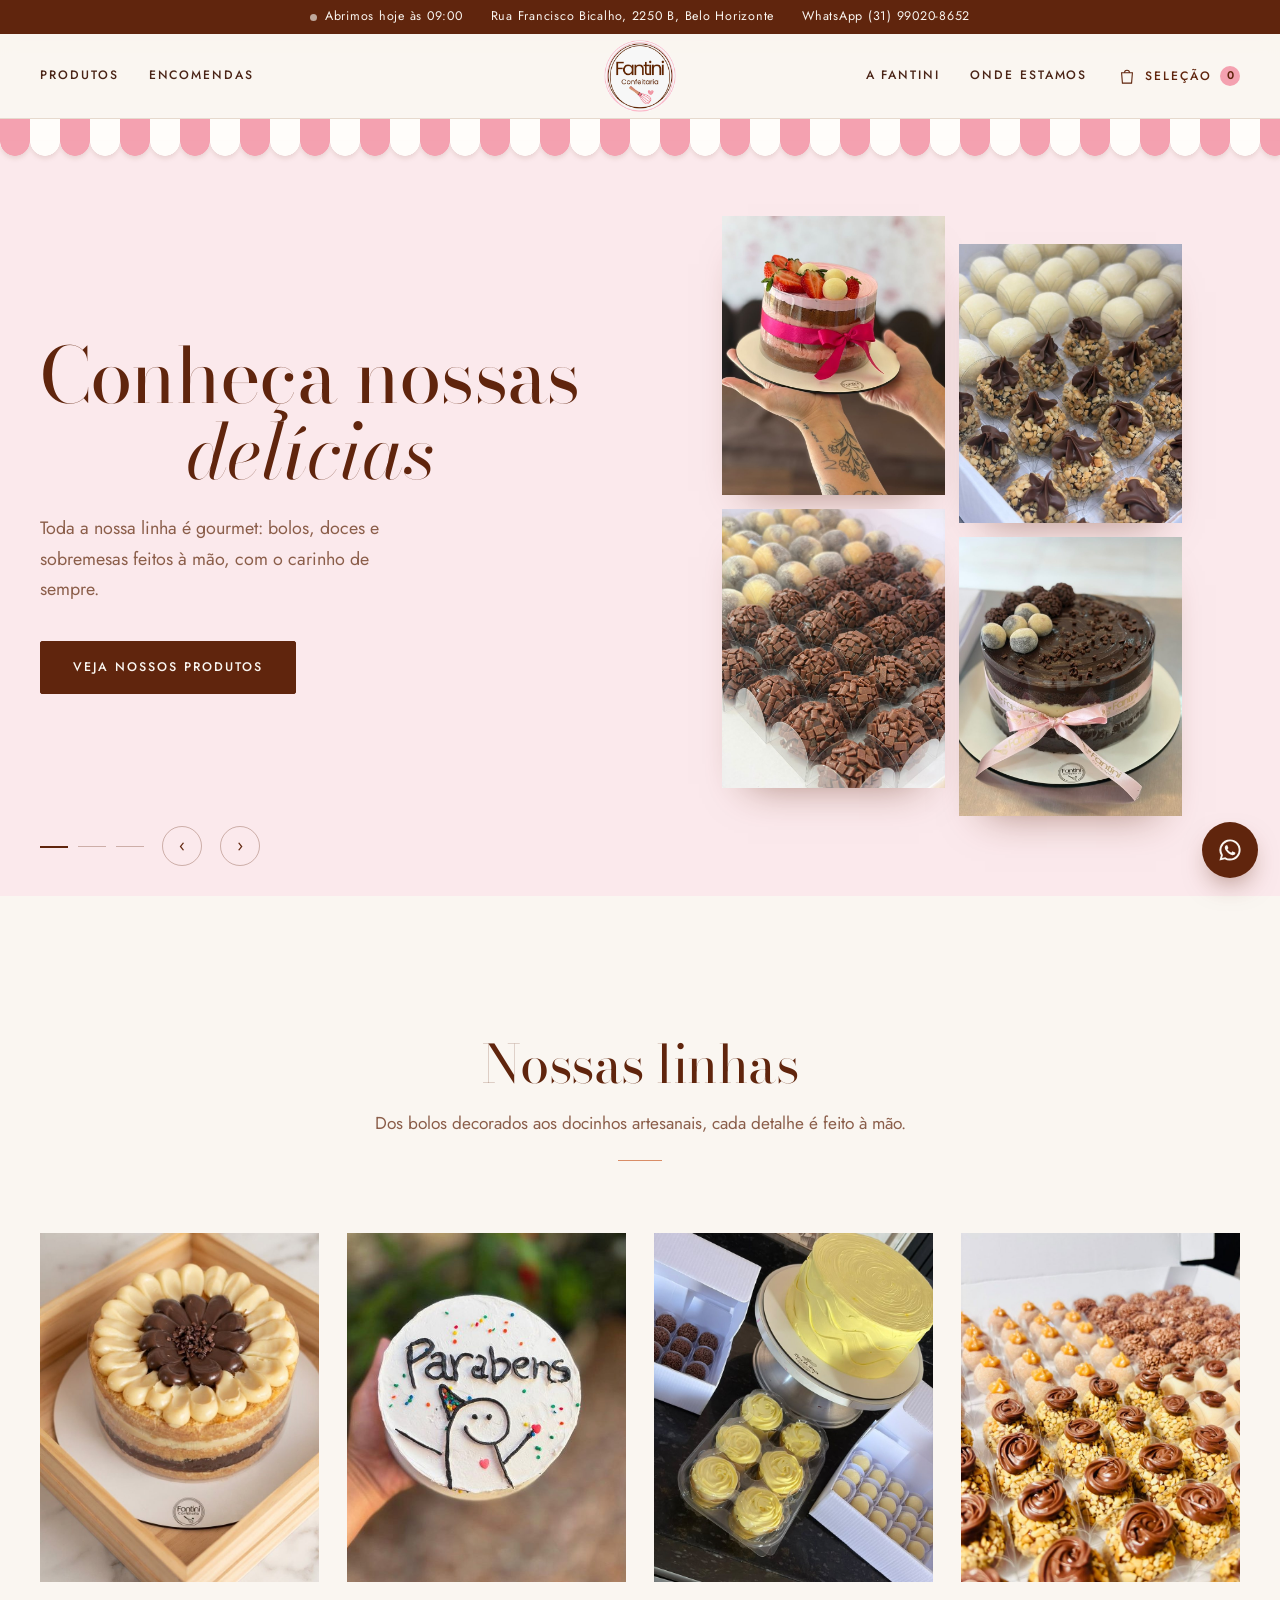
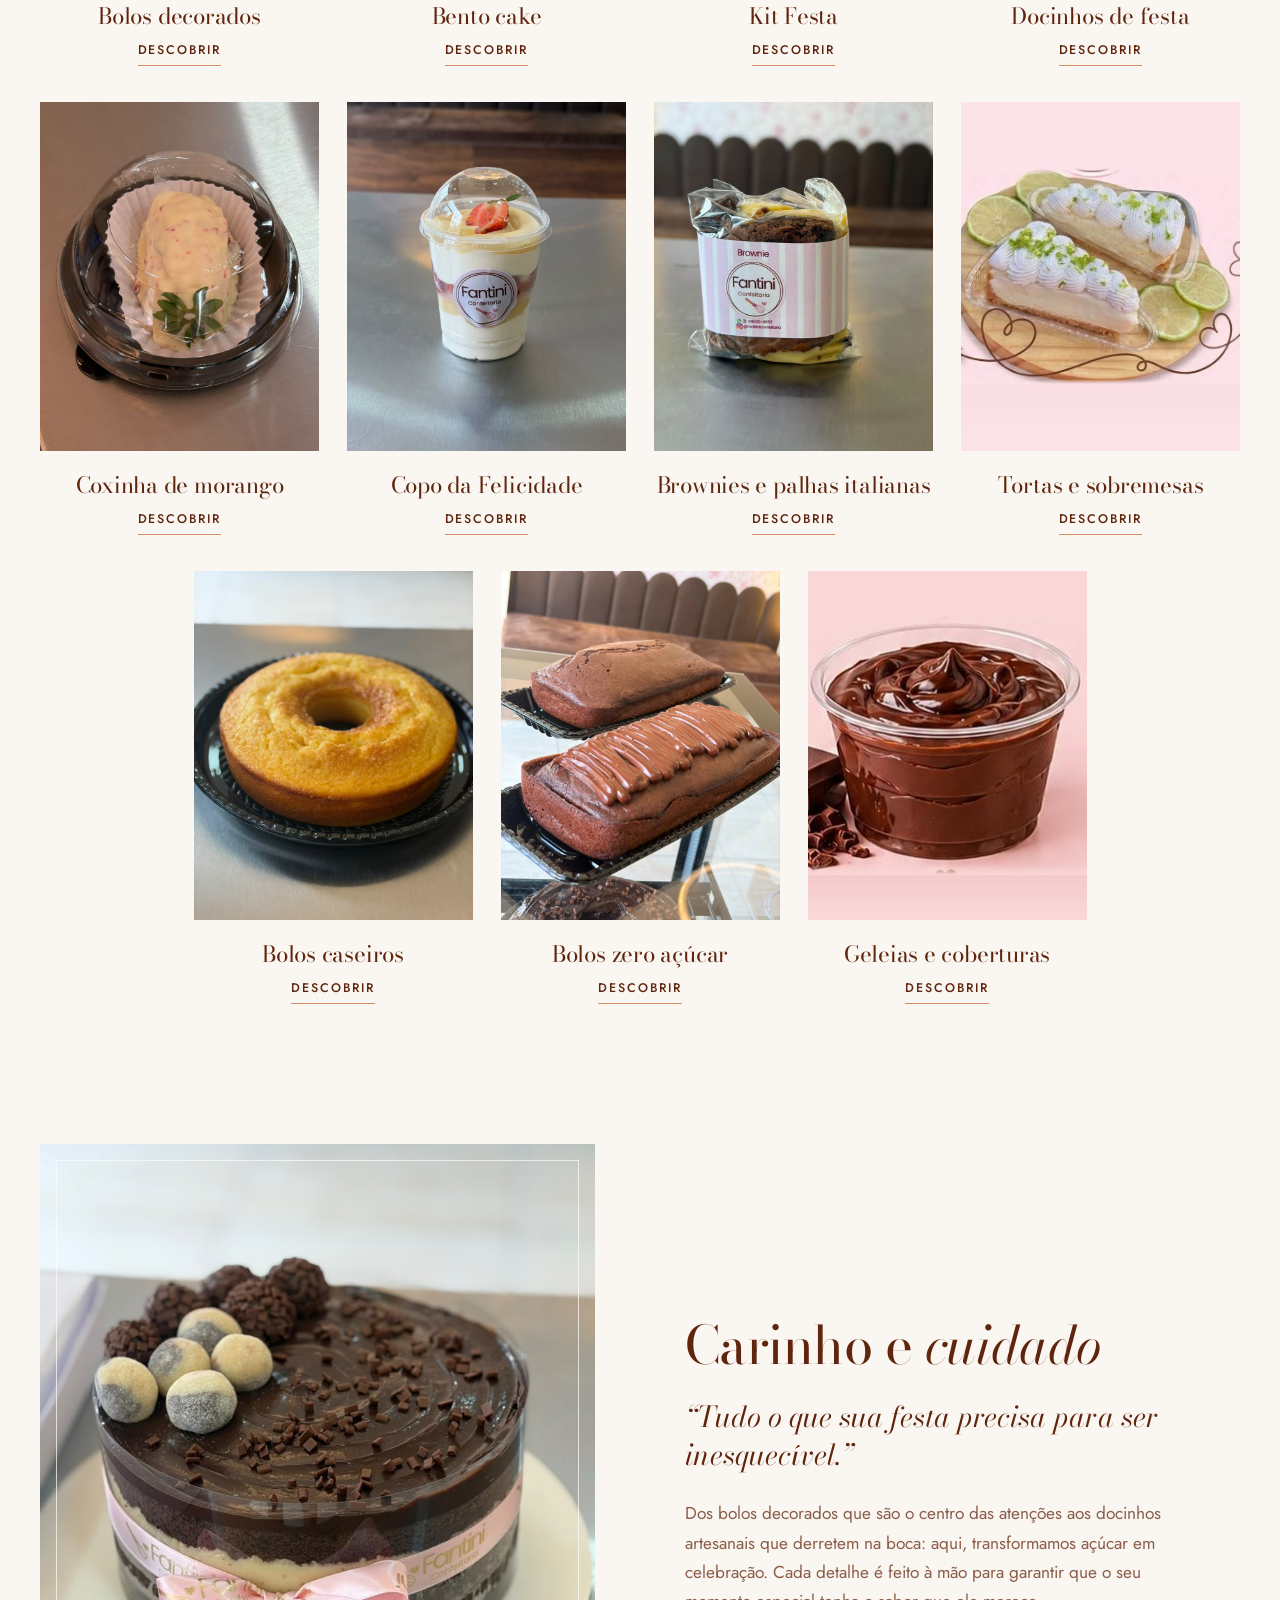
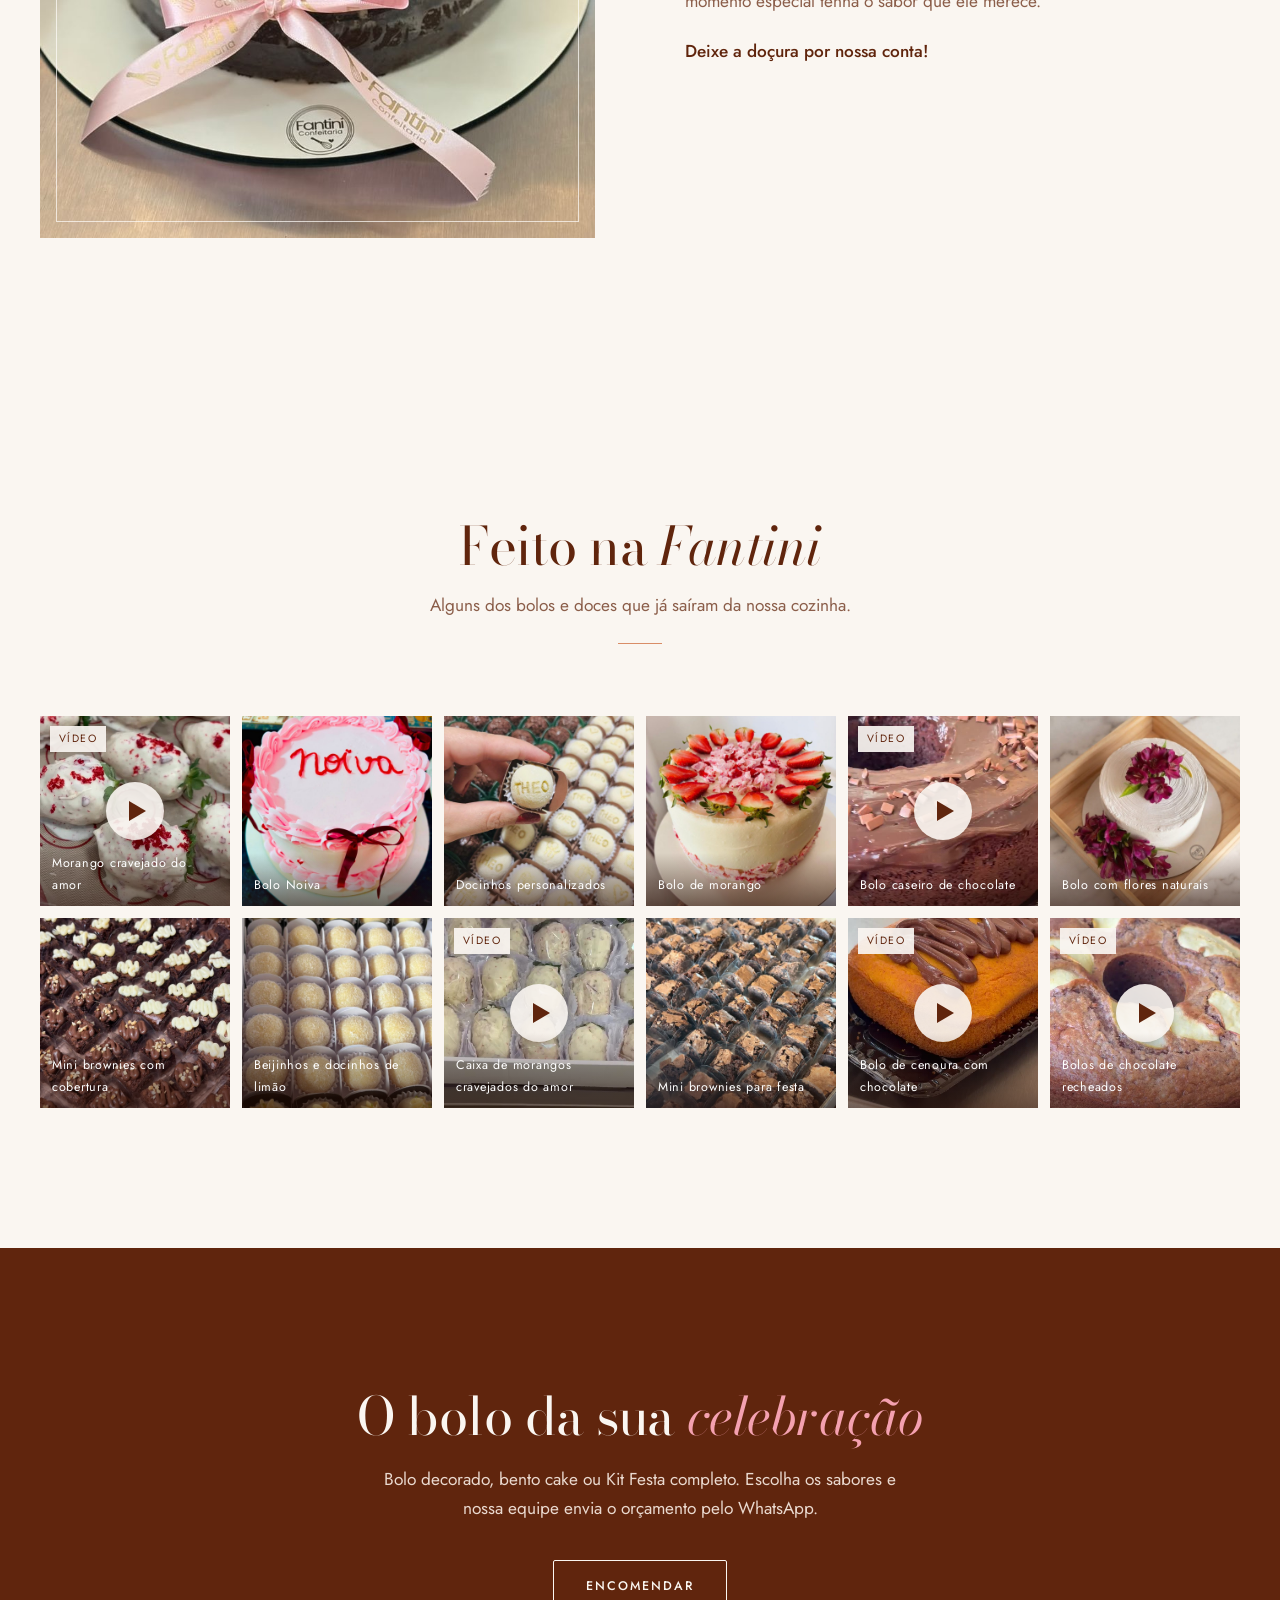
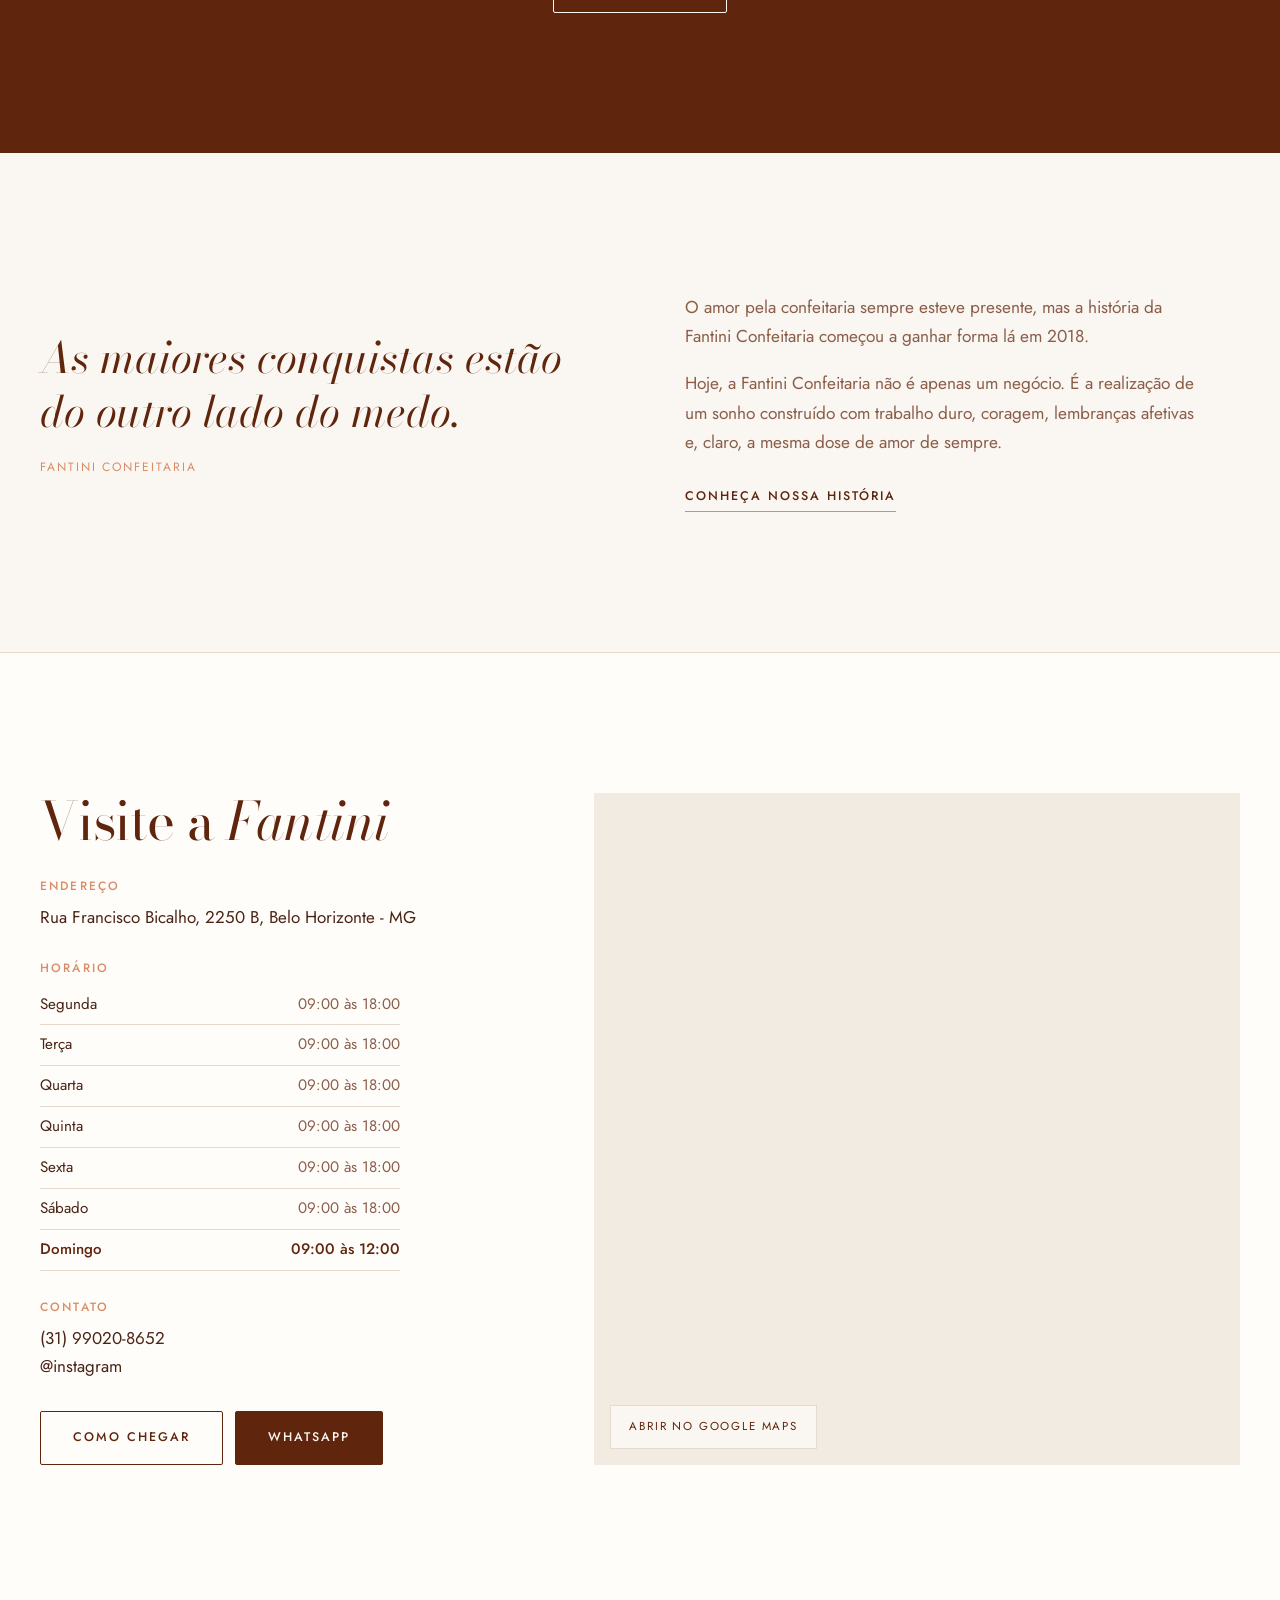
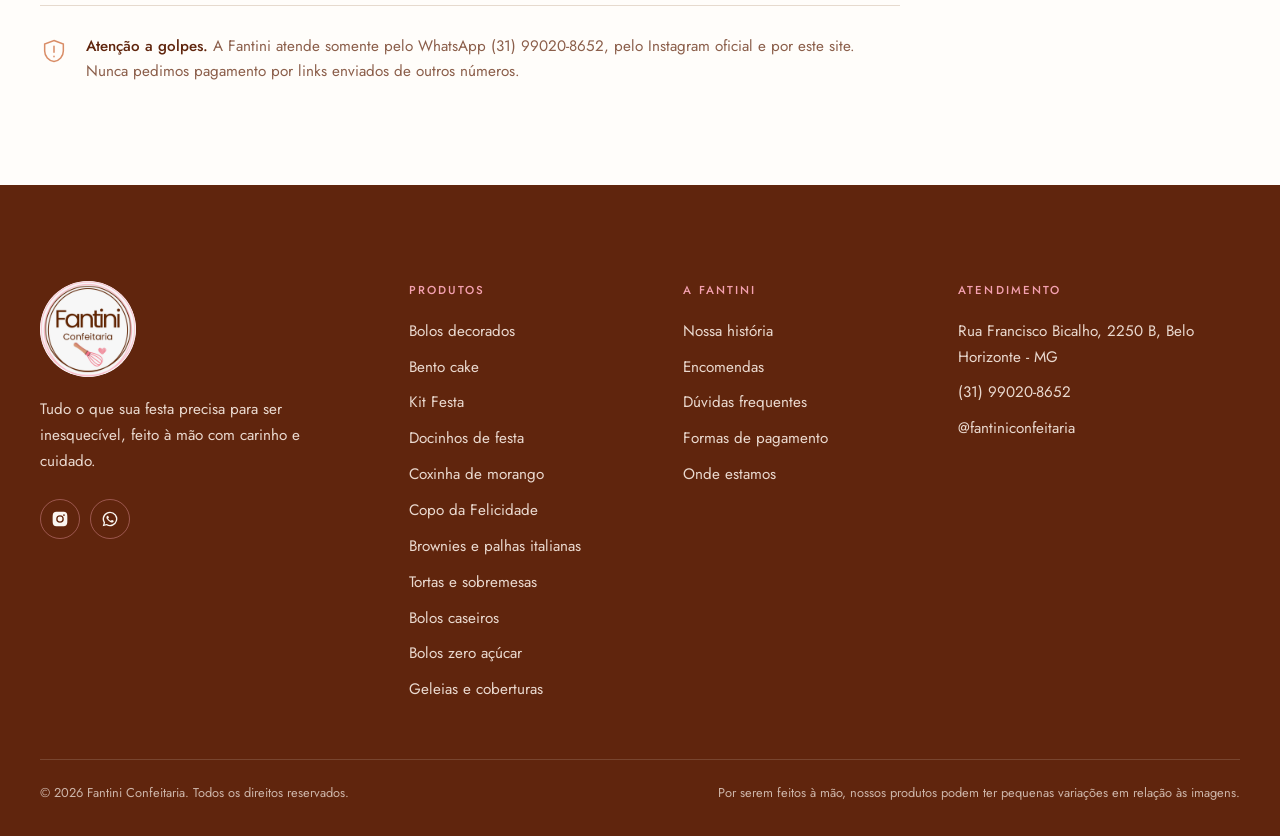
==== commit 4f3a26e4: "Add files via upload" ====
--- a/index.html
+++ b/index.html
@@ -1,128 +1,114 @@
 <!DOCTYPE html>
+
 <html lang="pt-BR">
 <head>
-<meta charset="UTF-8">
-<meta name="viewport" content="width=device-width, initial-scale=1, viewport-fit=cover">
+<meta charset="utf-8"/>
+<meta content="width=device-width, initial-scale=1, viewport-fit=cover" name="viewport"/>
 <title>Fantini Confeitaria | Confeitaria artesanal em Belo Horizonte</title>
-<meta name="description" content="Fantini Confeitaria: Linha Gourmet, bolos decorados, bento cake, Kit Festa e docinhos de festa em Belo Horizonte.">
-<meta name="theme-color" content="#FAF6F1">
-<meta property="og:title" content="Fantini Confeitaria | Confeitaria artesanal em Belo Horizonte">
-<meta property="og:description" content="Fantini Confeitaria: Linha Gourmet, bolos decorados, bento cake, Kit Festa e docinhos de festa em Belo Horizonte.">
-<meta property="og:locale" content="pt_BR">
-<link rel="icon" type="image/png" href="img/favicon.png">
-<link rel="apple-touch-icon" href="img/apple-touch-icon.png">
-<link rel="preconnect" href="https://fonts.googleapis.com">
-<link rel="preconnect" href="https://fonts.gstatic.com" crossorigin>
-<link href="https://fonts.googleapis.com/css2?family=Bodoni+Moda:ital,opsz,wght@0,6..96,400;0,6..96,500;1,6..96,400;1,6..96,500&family=Jost:wght@300;400;500&display=swap" rel="stylesheet">
-<link rel="stylesheet" href="assets/estilo.css">
+<meta content="Fantini Confeitaria: confeitaria gourmet em Belo Horizonte, com bolos decorados, bento cake, Kit Festa, docinhos e sobremesas." name="description"/>
+<meta content="#FAF6F1" name="theme-color"/>
+<meta content="Fantini Confeitaria | Confeitaria artesanal em Belo Horizonte" property="og:title"/>
+<meta content="Fantini Confeitaria: confeitaria gourmet em Belo Horizonte, com bolos decorados, bento cake, Kit Festa, docinhos e sobremesas." property="og:description"/>
+<meta content="pt_BR" property="og:locale"/>
+<link href="img/favicon.png" rel="icon" type="image/png"/>
+<link href="img/apple-touch-icon.png" rel="apple-touch-icon"/>
+<link href="https://fonts.googleapis.com" rel="preconnect"/>
+<link crossorigin="" href="https://fonts.gstatic.com" rel="preconnect"/>
+<link href="https://fonts.googleapis.com/css2?family=Bodoni+Moda:ital,opsz,wght@0,6..96,400;0,6..96,500;1,6..96,400;1,6..96,500&amp;family=Jost:wght@300;400;500&amp;display=swap" rel="stylesheet"/>
+<link href="assets/estilo.css?v=20261110b" rel="stylesheet"/>
 </head>
 <body data-pagina="inicio">
 <div id="topo-site"></div>
 <main>
-  <!-- Banners: edite em assets/dados.js (BANNERS) -->
-  <section class="banners" id="banners" aria-roledescription="carrossel" aria-label="Destaques">
-    <div class="banners-trilho" id="bannersTrilho" aria-live="polite"></div>
-    <div class="banner-controles"><div class="container">
-      <div class="banner-pontos" id="bannerPontos" role="group" aria-label="Escolher destaque"></div>
-      <button class="banner-seta" id="bannerAnterior" aria-label="Destaque anterior">‹</button>
-      <button class="banner-seta" id="bannerProximo" aria-label="Próximo destaque">›</button>
-    </div></div>
-  </section>
+<!-- Banners: edite em assets/dados.js (BANNERS) -->
+<section aria-label="Destaques" aria-roledescription="carrossel" class="banners" id="banners">
+<div aria-live="polite" class="banners-trilho" id="bannersTrilho"></div>
+<div class="banner-controles"><div class="container">
+<div aria-label="Escolher destaque" class="banner-pontos" id="bannerPontos" role="group"></div>
+<button aria-label="Destaque anterior" class="banner-seta" id="bannerAnterior">‹</button>
+<button aria-label="Próximo destaque" class="banner-seta" id="bannerProximo">›</button>
+</div></div>
+</section>
+<section class="secao" id="linhas">
+<div class="container">
+<div class="secao-topo">
+<h2 data-texto="inicio_linhas_titulo">Nossas linhas</h2>
+<p data-texto="inicio_linhas_texto">Dos bolos decorados aos docinhos artesanais, cada detalhe é feito à mão.</p>
+<span class="ornamento"></span>
+</div>
+<div class="grade-linhas" id="gradeLinhas"></div>
+</div>
+</section>
+<section class="secao" style="padding-top:0">
+<div class="container carinho-grade">
+<div class="carinho-foto"><img alt="Bolo de chocolate com laço rosa da Fantini" data-imagem="carinho" loading="lazy" src="img/banner-bolo-chocolate.jpg"/></div>
+<div class="carinho-texto">
+<h2 data-texto="inicio_carinho_titulo">Carinho e <em>cuidado</em></h2>
+<p class="frase" data-texto="inicio_carinho_frase">“Tudo o que sua festa precisa para ser inesquecível.”</p>
+<p data-texto="inicio_carinho_texto">Dos bolos decorados que são o centro das atenções aos docinhos artesanais que derretem na boca: aqui, transformamos açúcar em celebração. Cada detalhe é feito à mão para garantir que o seu momento especial tenha o sabor que ele merece.</p>
+<p class="assinatura" data-texto="inicio_carinho_assinatura">Deixe a doçura por nossa conta!</p>
+</div>
+</div>
+</section>
 
-  <section class="secao" id="linhas">
+  <section class="secao secao-galeria" id="galeria">
     <div class="container">
-      <div class="secao-topo">
-        <h2>Nossas linhas</h2>
-        <p>Dos bolos decorados aos docinhos artesanais, cada detalhe é feito à mão.</p>
-        <span class="ornamento"></span>
-      </div>
-      <div class="grade-linhas" id="gradeLinhas"></div>
+      <div class="secao-topo"><h2 data-texto="galeria_titulo">Feito na <em>Fantini</em></h2><p data-texto="galeria_texto">Alguns dos bolos e doces que já saíram da nossa cozinha.</p><span class="ornamento"></span></div>
+      <div class="galeria" data-galeria></div>
     </div>
   </section>
 
-  <section class="secao" style="padding-top:0">
-    <div class="container carinho-grade">
-      <div class="carinho-foto"><img src="img/bolo-morangos.jpg" alt="Bolo decorado com morangos e laço rosa" loading="lazy"></div>
-      <div class="carinho-texto">
-        <h2>Carinho e <em>cuidado</em></h2>
-        <p class="frase">“Tudo o que sua festa precisa para ser inesquecível.”</p>
-        <p>Dos bolos decorados que são o centro das atenções aos docinhos artesanais que derretem na boca: aqui, transformamos açúcar em celebração. Cada detalhe é feito à mão para garantir que o seu momento especial tenha o sabor que ele merece.</p>
-        <p class="assinatura">Deixe a doçura por nossa conta!</p>
-      </div>
-    </div>
-  </section>
-
-  <section class="secao gourmet-destaque">
-    <div class="container gourmet-grade">
-      <div class="gourmet-arte" id="gourmetArte"></div>
-      <div class="gourmet-texto">
-        <h2>Linha <em>Gourmet</em></h2>
-        <p>Nossos sabores especiais, como Ferrero Rocher, Ouro Branco, Ninho com Nutella e Morangos, em bolos, bento cakes e docinhos com acabamento feito à mão.</p>
-        <ul class="gourmet-lista" id="gourmetLista"></ul>
-        <a class="btn btn-escuro" href="produtos.html?categoria=gourmet">Conhecer a Linha Gourmet</a>
-      </div>
-    </div>
-  </section>
-
-  <section class="secao faixa-encomenda">
-    <div class="container">
-      <h2>O bolo da sua <em>celebração</em></h2>
-      <p>Bolo decorado, bento cake ou Kit Festa completo. Escolha os sabores e nossa equipe envia o orçamento pelo WhatsApp.</p>
-      <a class="btn btn-claro" href="encomendas.html">Encomendar</a>
-    </div>
-  </section>
-
-  <section class="secao">
-    <div class="container historia-grade">
-      <blockquote class="citacao">
-        As maiores conquistas estão do outro lado do medo.
-        <footer>Fantini Confeitaria</footer>
-      </blockquote>
-      <div class="historia-texto">
-        <p>O amor pela confeitaria sempre esteve presente, mas a história da Fantini Confeitaria começou a ganhar forma lá em 2018.</p>
-        <p>Hoje, a Fantini Confeitaria não é apenas um negócio. É a realização de um sonho construído com trabalho duro, coragem, lembranças afetivas e, claro, a mesma dose de amor de sempre.</p>
-        <a class="link-fino" href="sobre.html">Conheça nossa história</a>
-      </div>
-    </div>
-  </section>
-
-  <section class="secao gourmet-destaque" id="secaoDepoimentos" hidden>
-    <div class="container">
-      <div class="secao-topo"><h2>O que dizem <em>nossos clientes</em></h2><span class="ornamento"></span></div>
-      <!-- Depoimentos: edite em assets/dados.js (DEPOIMENTOS) -->
-      <div class="depoimentos" id="depoimentos"></div>
-    </div>
-  </section>
-
-  <section class="secao visite" id="visite">
-    <div class="container visite-grade">
-      <div>
-        <h2>Visite a <em>Fantini</em></h2>
-        <div class="info-bloco"><h3>Endereço</h3><p class="info-endereco"></p></div>
-        <div class="info-bloco"><h3>Horário</h3><table class="horarios" id="tabelaHorarios"></table></div>
-        <div class="info-bloco"><h3>Contato</h3><p><a class="info-telefone"></a></p><p><a class="link-insta" target="_blank" rel="noopener">@instagram</a></p></div>
-        <div class="botoes-visite">
-          <a class="btn link-rota" target="_blank" rel="noopener">Como chegar</a>
-          <a class="btn btn-escuro link-whats" target="_blank" rel="noopener">WhatsApp</a>
-        </div>
-      </div>
-      <div class="mapa" id="mapa"></div>
-    </div>
-  </section>
-
-  <section class="aviso-seguranca">
-    <div class="container">
-      <div class="aviso-caixa">
-        <svg viewBox="0 0 24 24" fill="none" stroke="currentColor" stroke-width="1.3" aria-hidden="true"><path d="M12 3l8 3v6c0 4.5-3.4 8.3-8 9-4.6-.7-8-4.5-8-9V6l8-3z"/><path d="M12 8v5M12 16.5v.5" stroke-linecap="round"/></svg>
-        <!-- Ajuste este texto conforme a política da loja -->
-        <p><strong>Atenção a golpes.</strong> A Fantini atende somente pelo WhatsApp <span class="info-whats-numero"></span>, pelo Instagram oficial e por este site. Nunca pedimos pagamento por links enviados de outros números.</p>
-      </div>
-    </div>
-  </section>
+<section class="secao faixa-encomenda">
+<div class="container">
+<h2 data-texto="inicio_encomenda_titulo">O bolo da sua <em>celebração</em></h2>
+<p data-texto="inicio_encomenda_texto">Bolo decorado, bento cake ou Kit Festa completo. Escolha os sabores e nossa equipe envia o orçamento pelo WhatsApp.</p>
+<a class="btn btn-claro" data-texto="inicio_encomenda_botao" href="encomendas.html">Encomendar</a>
+</div>
+</section>
+<section class="secao">
+<div class="container historia-grade">
+<blockquote class="citacao"><span data-texto="inicio_citacao">As maiores conquistas estão do outro lado do medo.</span><footer data-texto="inicio_citacao_autor">Fantini Confeitaria</footer></blockquote>
+<div class="historia-texto">
+<p data-texto="inicio_historia_1">O amor pela confeitaria sempre esteve presente, mas a história da Fantini Confeitaria começou a ganhar forma lá em 2018.</p>
+<p data-texto="inicio_historia_2">Hoje, a Fantini Confeitaria não é apenas um negócio. É a realização de um sonho construído com trabalho duro, coragem, lembranças afetivas e, claro, a mesma dose de amor de sempre.</p>
+<a class="link-fino" data-texto="inicio_historia_link" href="sobre.html">Conheça nossa história</a>
+</div>
+</div>
+</section>
+<section class="secao gourmet-destaque" hidden="" id="secaoDepoimentos">
+<div class="container">
+<div class="secao-topo"><h2 data-texto="inicio_depoimentos_titulo">O que dizem <em>nossos clientes</em></h2><span class="ornamento"></span></div>
+<!-- Depoimentos: edite em assets/dados.js (DEPOIMENTOS) -->
+<div class="depoimentos" id="depoimentos"></div>
+</div>
+</section>
+<section class="secao visite" id="visite">
+<div class="container visite-grade">
+<div>
+<h2 data-texto="inicio_visite_titulo">Visite a <em>Fantini</em></h2>
+<div class="info-bloco"><h3>Endereço</h3><p class="info-endereco"></p></div>
+<div class="info-bloco"><h3>Horário</h3><table class="horarios" id="tabelaHorarios"></table></div>
+<div class="info-bloco"><h3>Contato</h3><p><a class="info-telefone"></a></p><p><a class="link-insta" rel="noopener" target="_blank">@instagram</a></p></div>
+<div class="botoes-visite">
+<a class="btn link-rota" rel="noopener" target="_blank">Como chegar</a>
+<a class="btn btn-escuro link-whats" rel="noopener" target="_blank">WhatsApp</a>
+</div>
+</div>
+<div class="mapa" id="mapa"></div>
+</div>
+</section>
+<section class="aviso-seguranca">
+<div class="container">
+<div class="aviso-caixa">
+<svg aria-hidden="true" fill="none" stroke="currentColor" stroke-width="1.3" viewbox="0 0 24 24"><path d="M12 3l8 3v6c0 4.5-3.4 8.3-8 9-4.6-.7-8-4.5-8-9V6l8-3z"></path><path d="M12 8v5M12 16.5v.5" stroke-linecap="round"></path></svg>
+<!-- Ajuste este texto conforme a política da loja -->
+<p data-texto="inicio_aviso"><strong>Atenção a golpes.</strong> A Fantini atende somente pelo WhatsApp {whatsapp}, pelo Instagram oficial e por este site. Nunca pedimos pagamento por links enviados de outros números.</p>
+</div>
+</div>
+</section>
 </main>
-
 <div id="rodape-site"></div>
-<script src="assets/dados.js"></script>
-<script src="assets/site.js"></script>
+<script src="assets/dados.js?v=20261110b"></script>
+<script src="assets/site.js?v=20261110b"></script>
 </body>
 </html>
--- a/assets/estilo.css
+++ b/assets/estilo.css
@@ -61,7 +61,6 @@
 .btn-claro{border-color:var(--offwhite);color:var(--offwhite)}
 .btn-claro:hover{background:var(--offwhite);color:var(--terroso)}
 .btn[disabled]{opacity:.45;cursor:not-allowed}
-.btn.carregando{opacity:.7;pointer-events:none}
 .btn svg{width:18px;height:18px;fill:currentColor}
 .link-fino{
   font-size:.78rem;letter-spacing:.16em;text-transform:uppercase;font-weight:500;text-decoration:none;
@@ -435,12 +434,7 @@
 }
 .aviso.ativo{opacity:1;transform:translate(-50%,0)}
 
-/* Janela de confirmação */
-.resultado{position:fixed;inset:0;z-index:120;display:grid;place-items:center;padding:20px;background:rgba(60,25,10,.4)}
-.resultado-caixa{background:var(--offwhite);padding:44px 34px;max-width:440px;width:100%;text-align:center}
-.resultado-caixa h2{font-size:2rem;margin-bottom:12px}
-.resultado-caixa p{color:var(--terroso-suave);margin-bottom:26px}
-.resultado-caixa .btn{width:100%;margin-top:10px}
+
 
 /* Foto redonda nos banners */
 .banner-arte .moldura.com-foto{overflow:hidden;padding:0;border:0;box-shadow:0 0 0 1px rgba(96,37,13,.15),0 0 0 14px rgba(255,253,250,.55),0 30px 60px -30px rgba(96,37,13,.5)}
@@ -492,3 +486,79 @@
 .escolhas span{font-size:.68rem;letter-spacing:.16em;text-transform:uppercase;color:var(--terroso-suave);font-weight:500}
 .escolhas select{width:100%;border:0;border-bottom:1px solid var(--linha);background:transparent;padding:6px 0;font-size:.95rem;color:var(--terroso)}
 .escolhas select:focus{outline:none;border-color:var(--terroso)}
+
+/* Celular deitado: banner em duas colunas para o título aparecer na primeira tela */
+@media (max-width: 980px) and (orientation: landscape) and (max-height: 520px){
+  .banner-conteudo{grid-template-columns:1.1fr .9fr;gap:24px;padding:40px 0 64px;text-align:left}
+  .banner-arte{order:0}
+  .banner-arte .moldura{width:min(100%,240px)}
+  .banner h2{font-size:2.4rem}
+  .banner p{margin:12px 0 20px;font-size:1rem}
+  .banner-controles .container{justify-content:flex-start}
+  .cabecalho-pagina{padding:44px 0 36px}
+}
+
+/* Link discreto para a equipe */
+.copy .area-restrita{color:#CDB5A9;font-size:.75rem;opacity:.7;text-decoration:none}
+.copy .area-restrita:hover{opacity:1;color:var(--offwhite)}
+
+/* Sabores e detalhes visíveis nos cartões */
+.detalhes{margin:-6px auto 22px;max-width:36ch;text-align:center}
+.detalhes div + div{margin-top:12px}
+.detalhes dt{font-size:.68rem;letter-spacing:.16em;text-transform:uppercase;font-weight:500;color:var(--terroso)}
+.detalhes dd{margin:4px 0 0;font-size:.92rem;color:var(--terroso-suave);line-height:1.7}
+
+/* Palavra destacada centralizada no título do banner */
+.banner h2 .centro{display:block;text-align:center}
+.banner h2:has(.centro){display:inline-block}
+
+/* =========================================================
+   GALERIA
+   ========================================================= */
+.galeria{display:grid;grid-template-columns:repeat(6,1fr);gap:12px}
+.galeria-item{margin:0;position:relative;overflow:hidden;aspect-ratio:1;background:var(--areia)}
+.galeria-item button{all:unset;display:block;width:100%;height:100%;cursor:zoom-in}
+.galeria-item img,.galeria-item video{width:100%;height:100%;object-fit:cover;display:block;transition:transform .8s}
+.galeria-item:hover img{transform:scale(1.04)}
+.galeria-item figcaption{
+  position:absolute;left:0;right:0;bottom:0;padding:22px 12px 10px;font-size:.78rem;letter-spacing:.06em;
+  color:#fff;background:linear-gradient(transparent,rgba(40,15,5,.6));pointer-events:none
+}
+.botao-play{position:absolute;inset:0;width:100%;height:100%;border:0;background:transparent;cursor:pointer;padding:0}
+.botao-play::before{
+  content:"";position:absolute;left:50%;top:50%;width:58px;height:58px;margin:-29px 0 0 -29px;border-radius:50%;
+  background:rgba(250,246,241,.9);box-shadow:0 8px 24px -8px rgba(0,0,0,.5);transition:opacity .3s,transform .3s
+}
+.botao-play::after{
+  content:"";position:absolute;left:50%;top:50%;margin:-10px 0 0 -6px;width:0;height:0;
+  border-left:17px solid var(--terroso);border-top:10px solid transparent;border-bottom:10px solid transparent;transition:opacity .3s
+}
+.galeria-item.tocando .botao-play::before,.galeria-item.tocando .botao-play::after{opacity:0}
+.selo-video{position:absolute;top:10px;left:10px;background:rgba(250,246,241,.92);color:var(--terroso);font-size:.66rem;letter-spacing:.14em;text-transform:uppercase;padding:4px 9px;pointer-events:none}
+@media (max-width: 1100px){.galeria{grid-template-columns:repeat(4,1fr)}}
+@media (max-width: 600px){.galeria{grid-template-columns:repeat(2,1fr);gap:8px}}
+
+.ampliacao{position:fixed;inset:0;z-index:130;background:rgba(30,12,4,.88);display:grid;place-items:center;padding:24px}
+.ampliacao[hidden]{display:none}
+.ampliacao figure{margin:0;max-width:min(92vw,900px);text-align:center}
+.ampliacao img{max-width:100%;max-height:80vh;object-fit:contain}
+.ampliacao figcaption{color:var(--offwhite);margin-top:12px;font-family:var(--serif);font-size:1.2rem}
+.ampliacao-fechar{position:absolute;top:calc(14px + env(safe-area-inset-top,0px));right:18px;background:none;border:0;color:#fff;font-size:2.2rem;cursor:pointer;line-height:1}
+
+/* Banner com mosaico de até 4 fotos */
+.mosaico{display:grid;grid-template-columns:1fr 1fr;gap:14px;width:min(100%,460px)}
+.mosaico-foto{aspect-ratio:4/5;overflow:hidden;background:var(--areia);box-shadow:0 22px 40px -26px rgba(96,37,13,.55)}
+.mosaico-foto img{width:100%;height:100%;object-fit:cover;display:block;transition:transform .8s}
+.mosaico-foto:hover img{transform:scale(1.04)}
+.mosaico-4 .mosaico-foto:nth-child(even){transform:translateY(28px)}
+.mosaico-4{padding-bottom:28px}
+.mosaico-1{grid-template-columns:1fr;width:min(100%,320px)}
+.mosaico-3 .mosaico-foto:first-child{grid-row:span 2;aspect-ratio:auto}
+@media (max-width: 860px){
+  .mosaico{width:min(78%,300px);gap:10px}
+  .mosaico-4 .mosaico-foto:nth-child(even){transform:translateY(16px)}
+  .mosaico-4{padding-bottom:16px}
+}
+@media (max-width: 980px) and (orientation: landscape) and (max-height: 520px){
+  .mosaico{width:min(100%,240px);gap:8px}
+}
